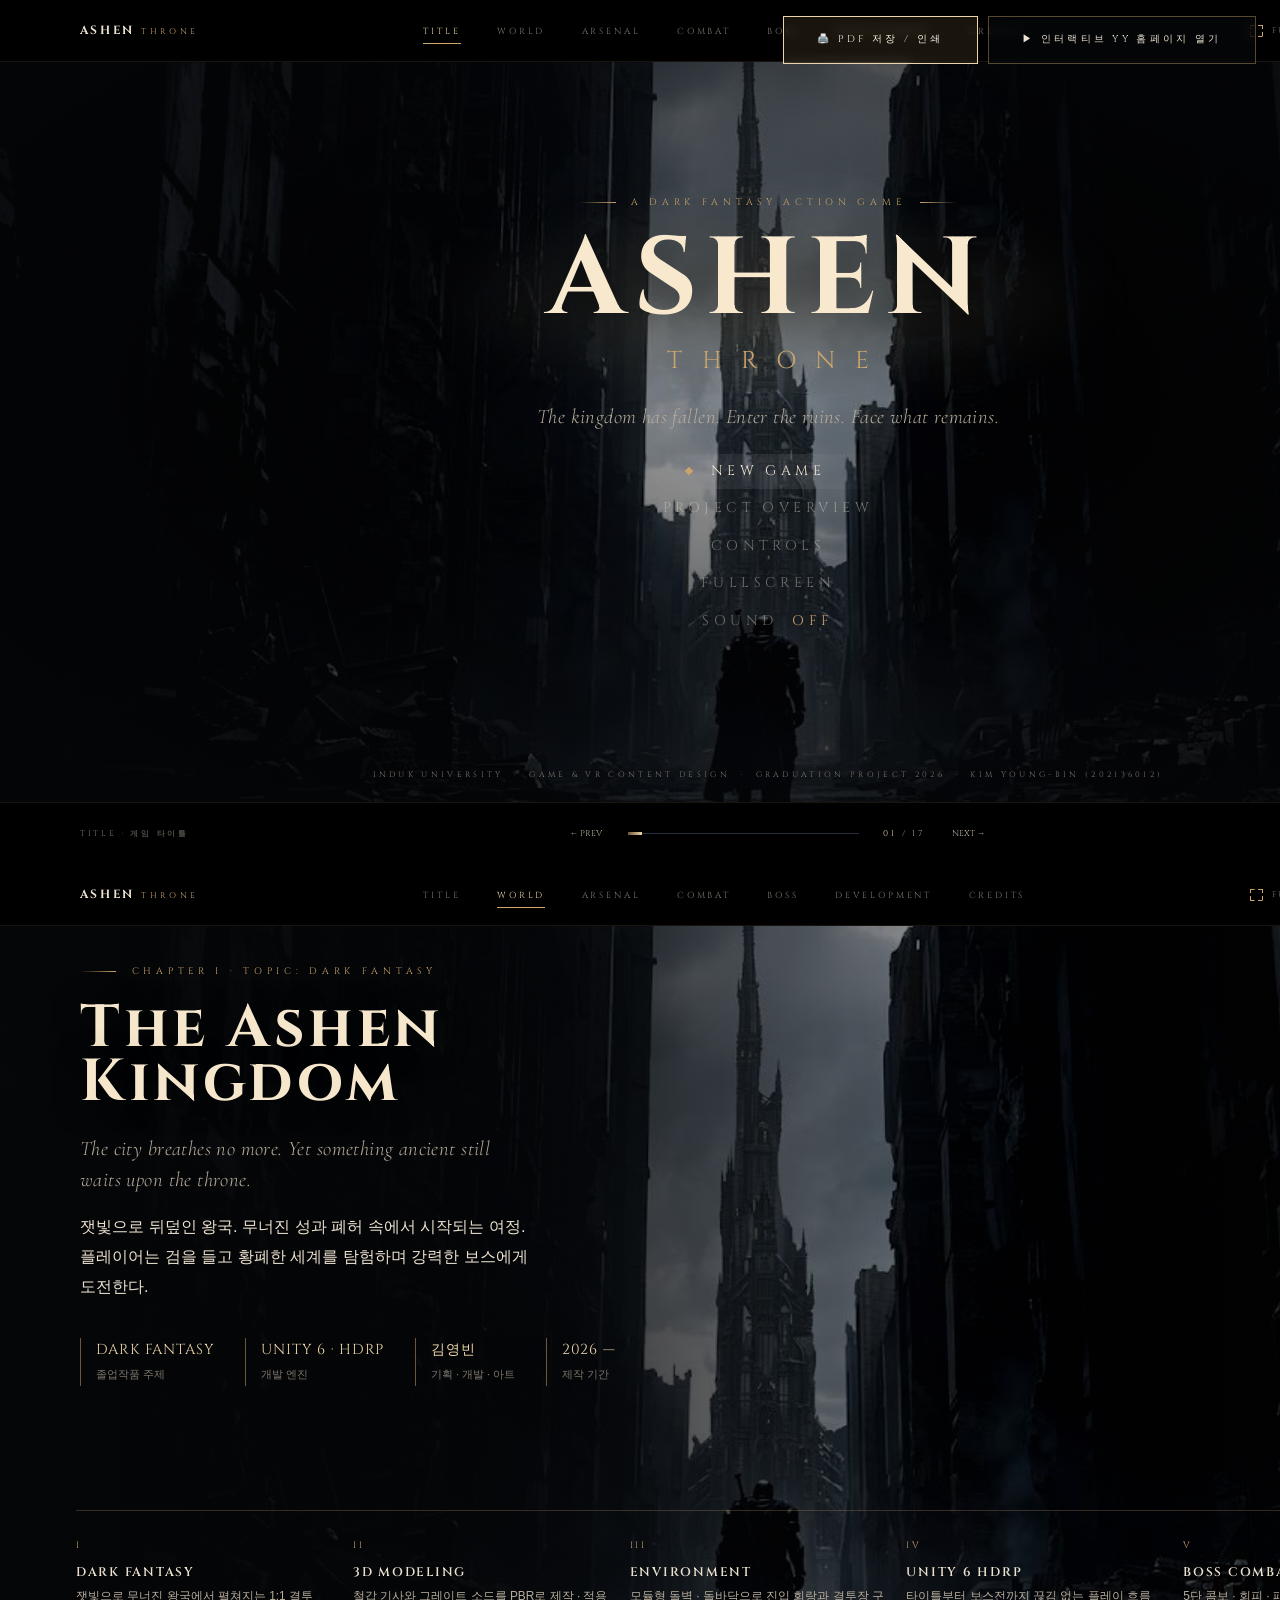
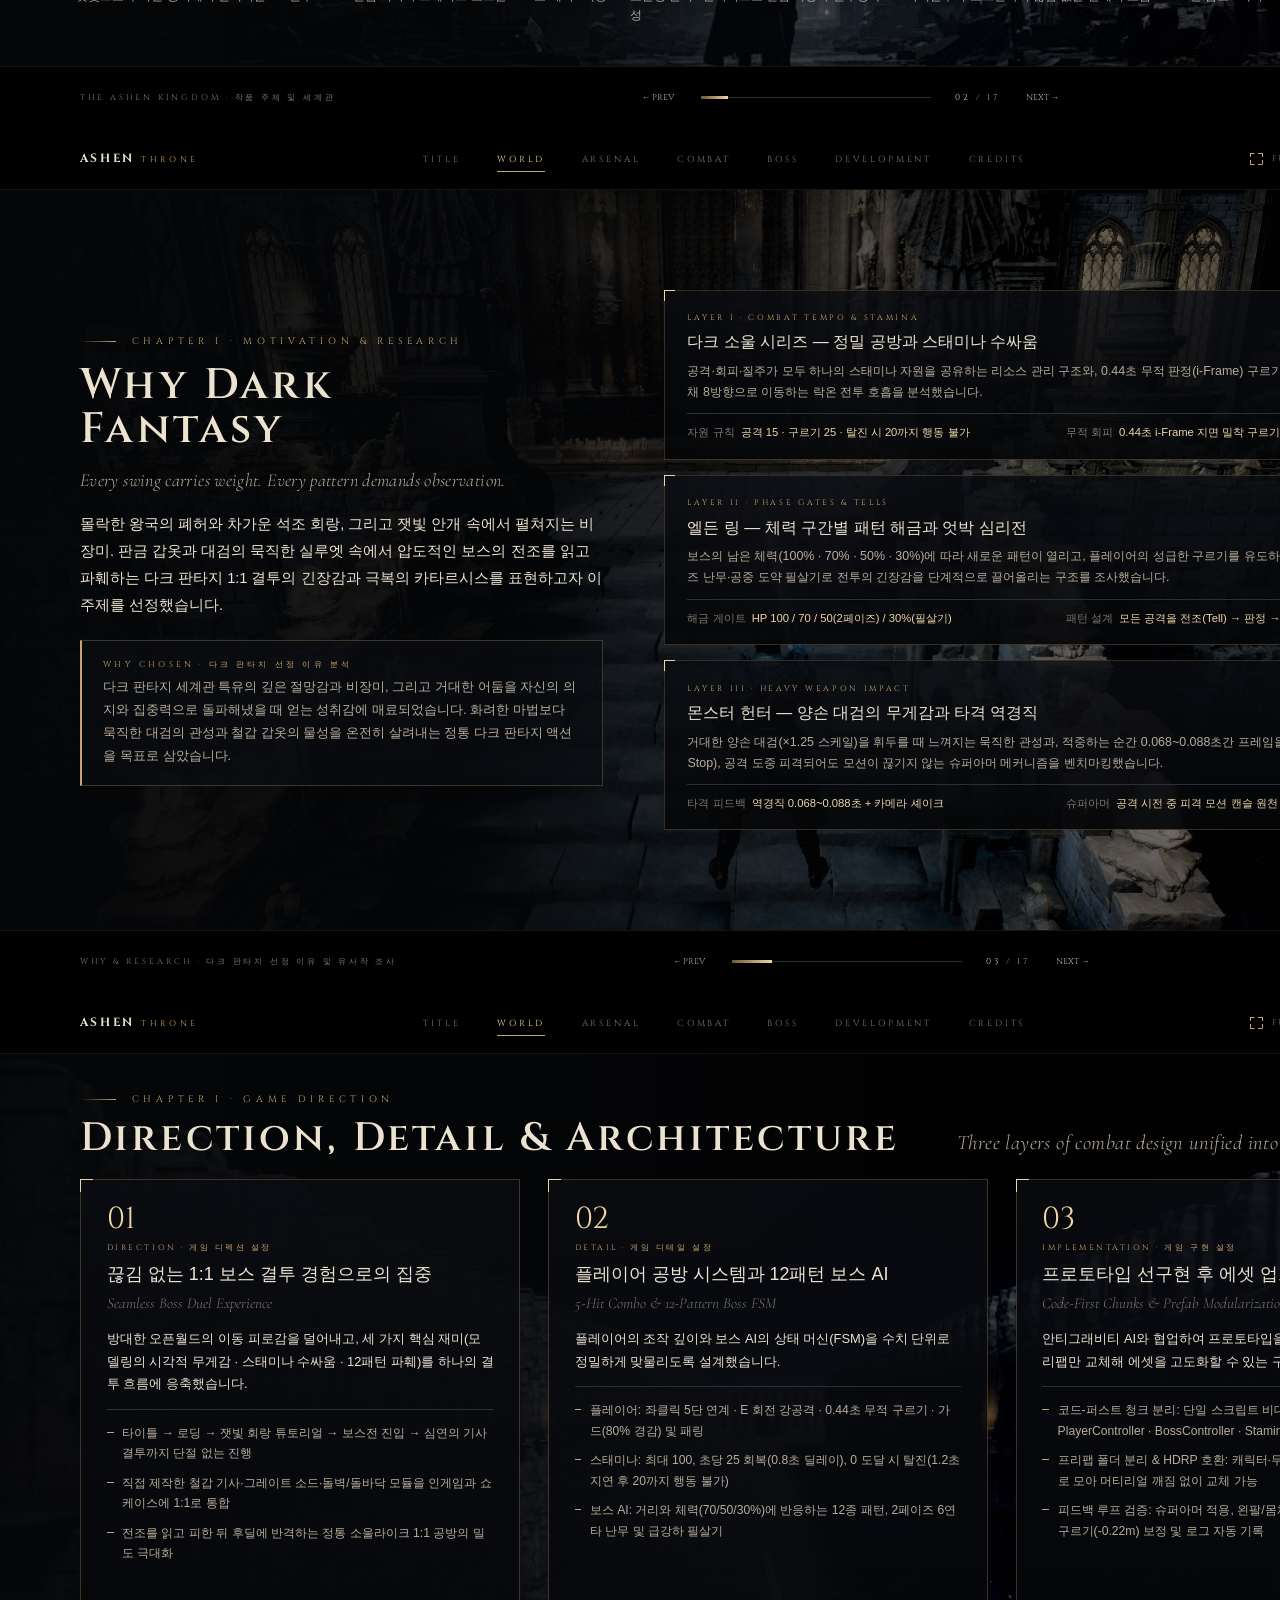
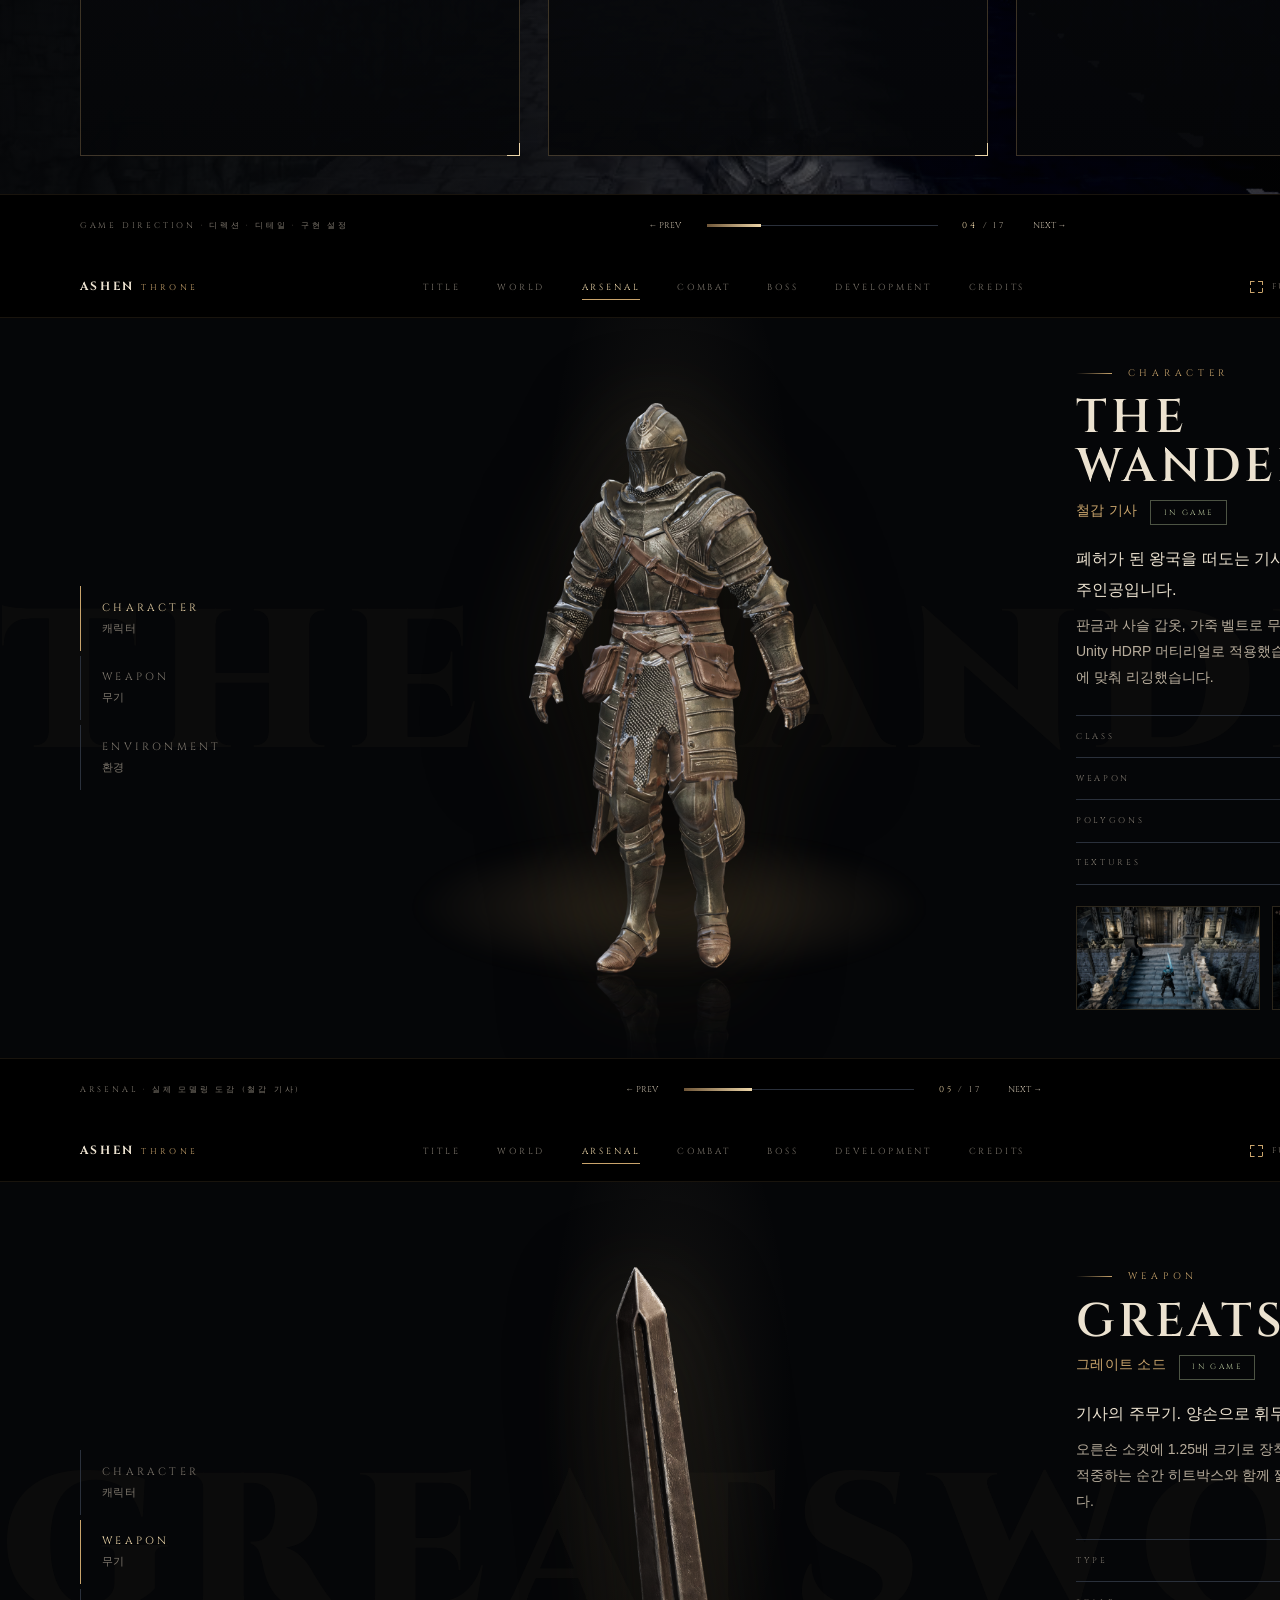
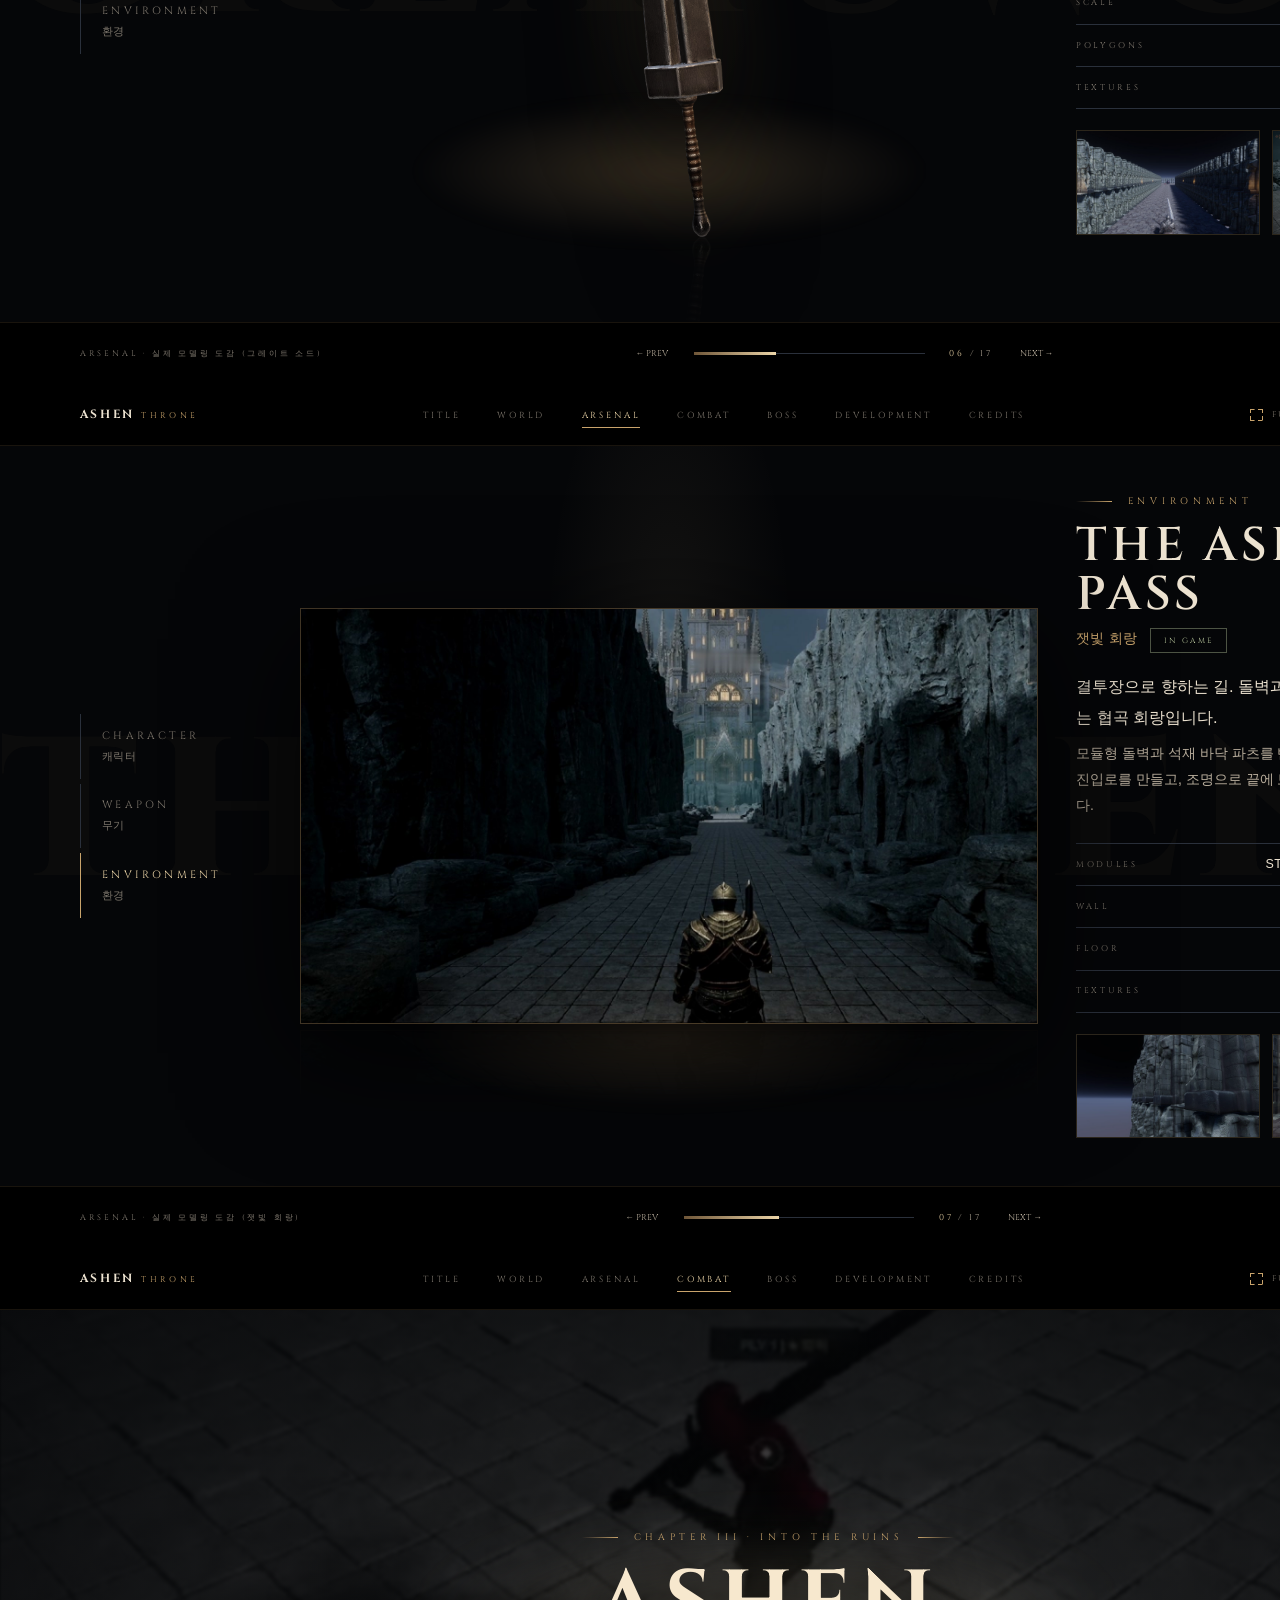
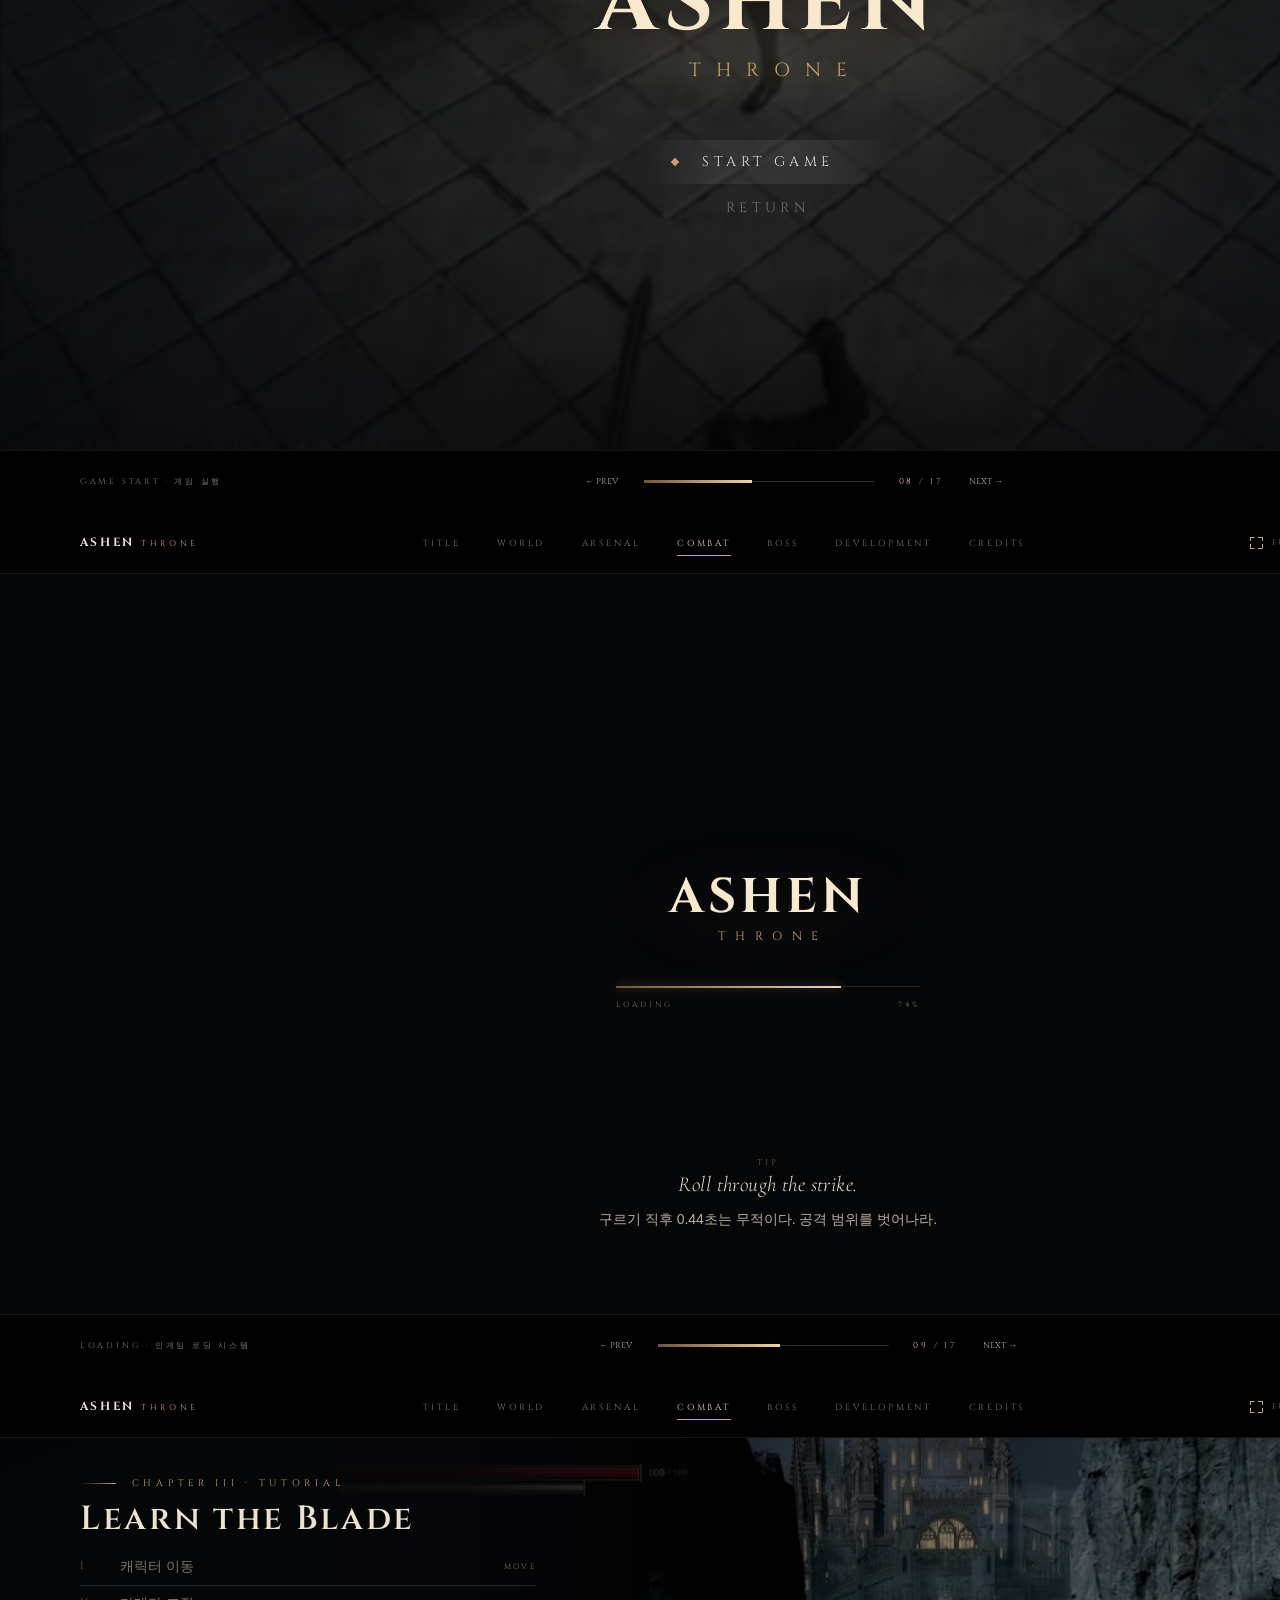
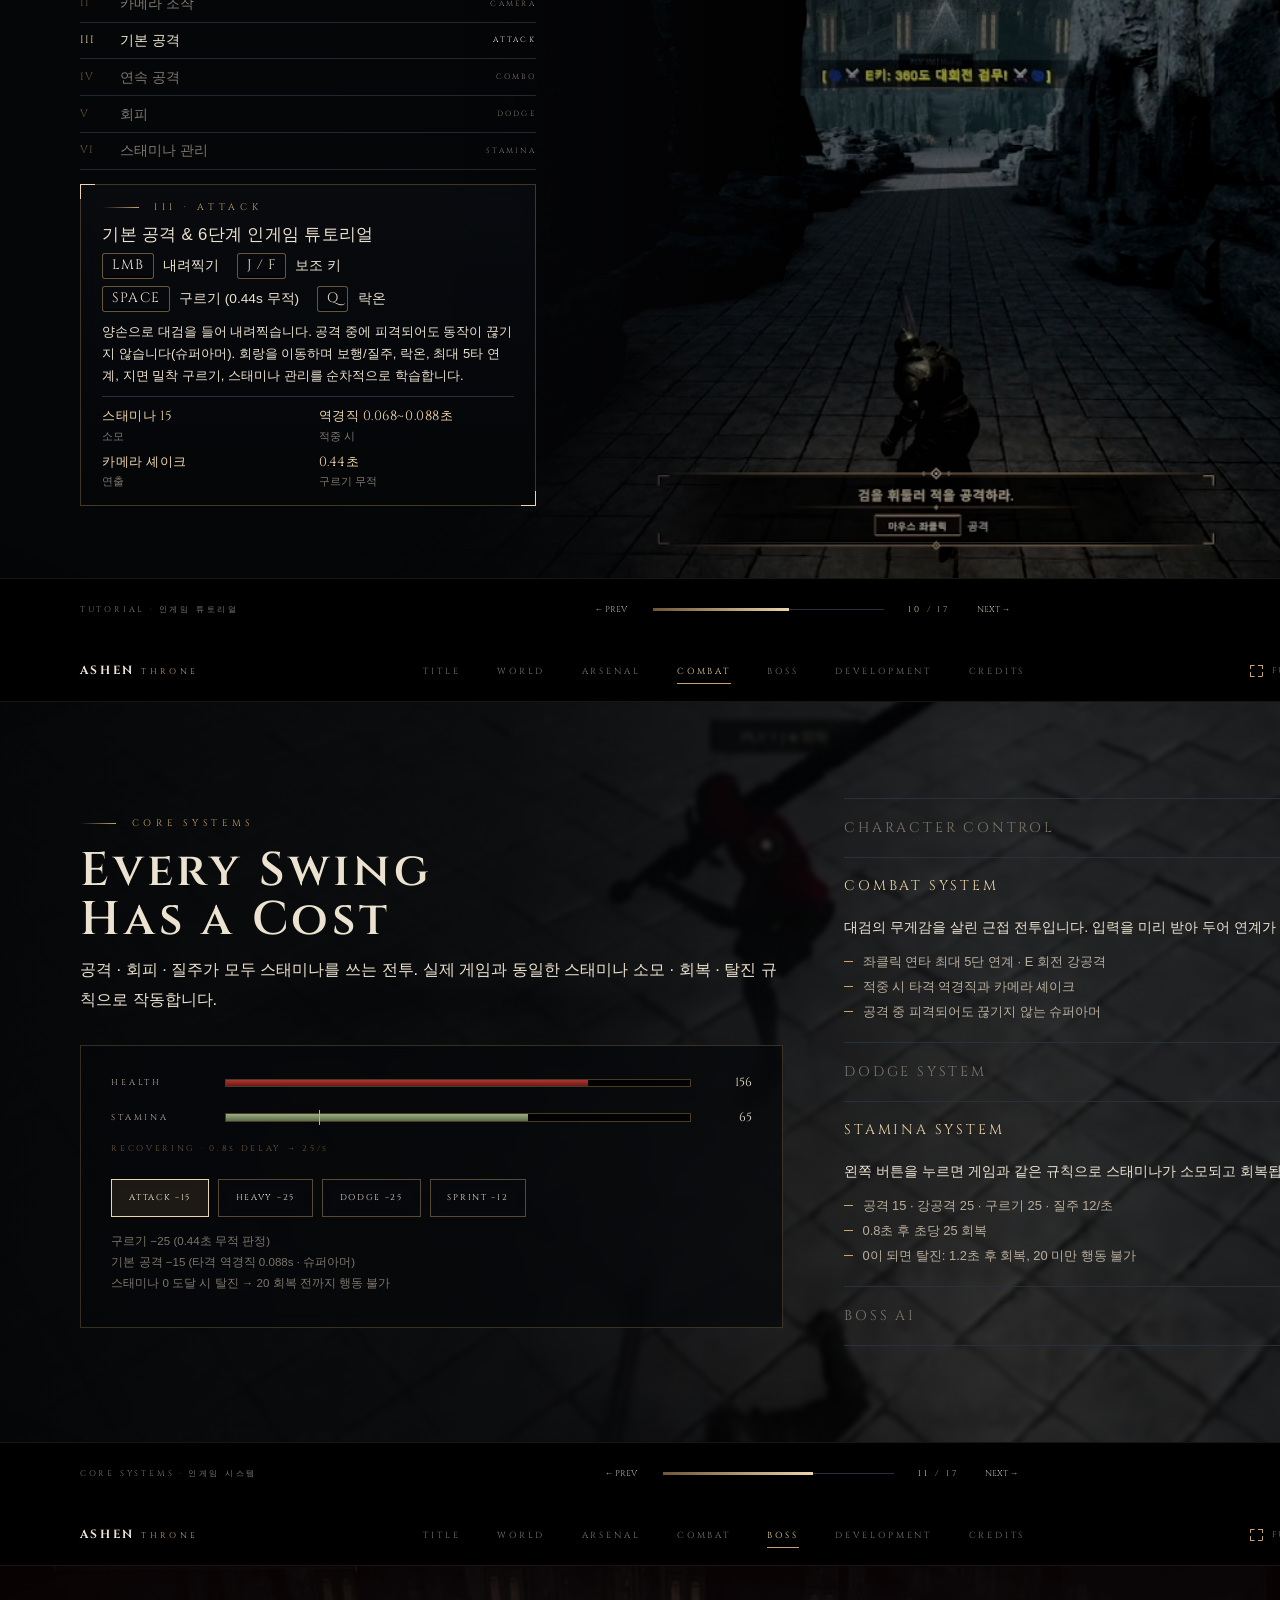
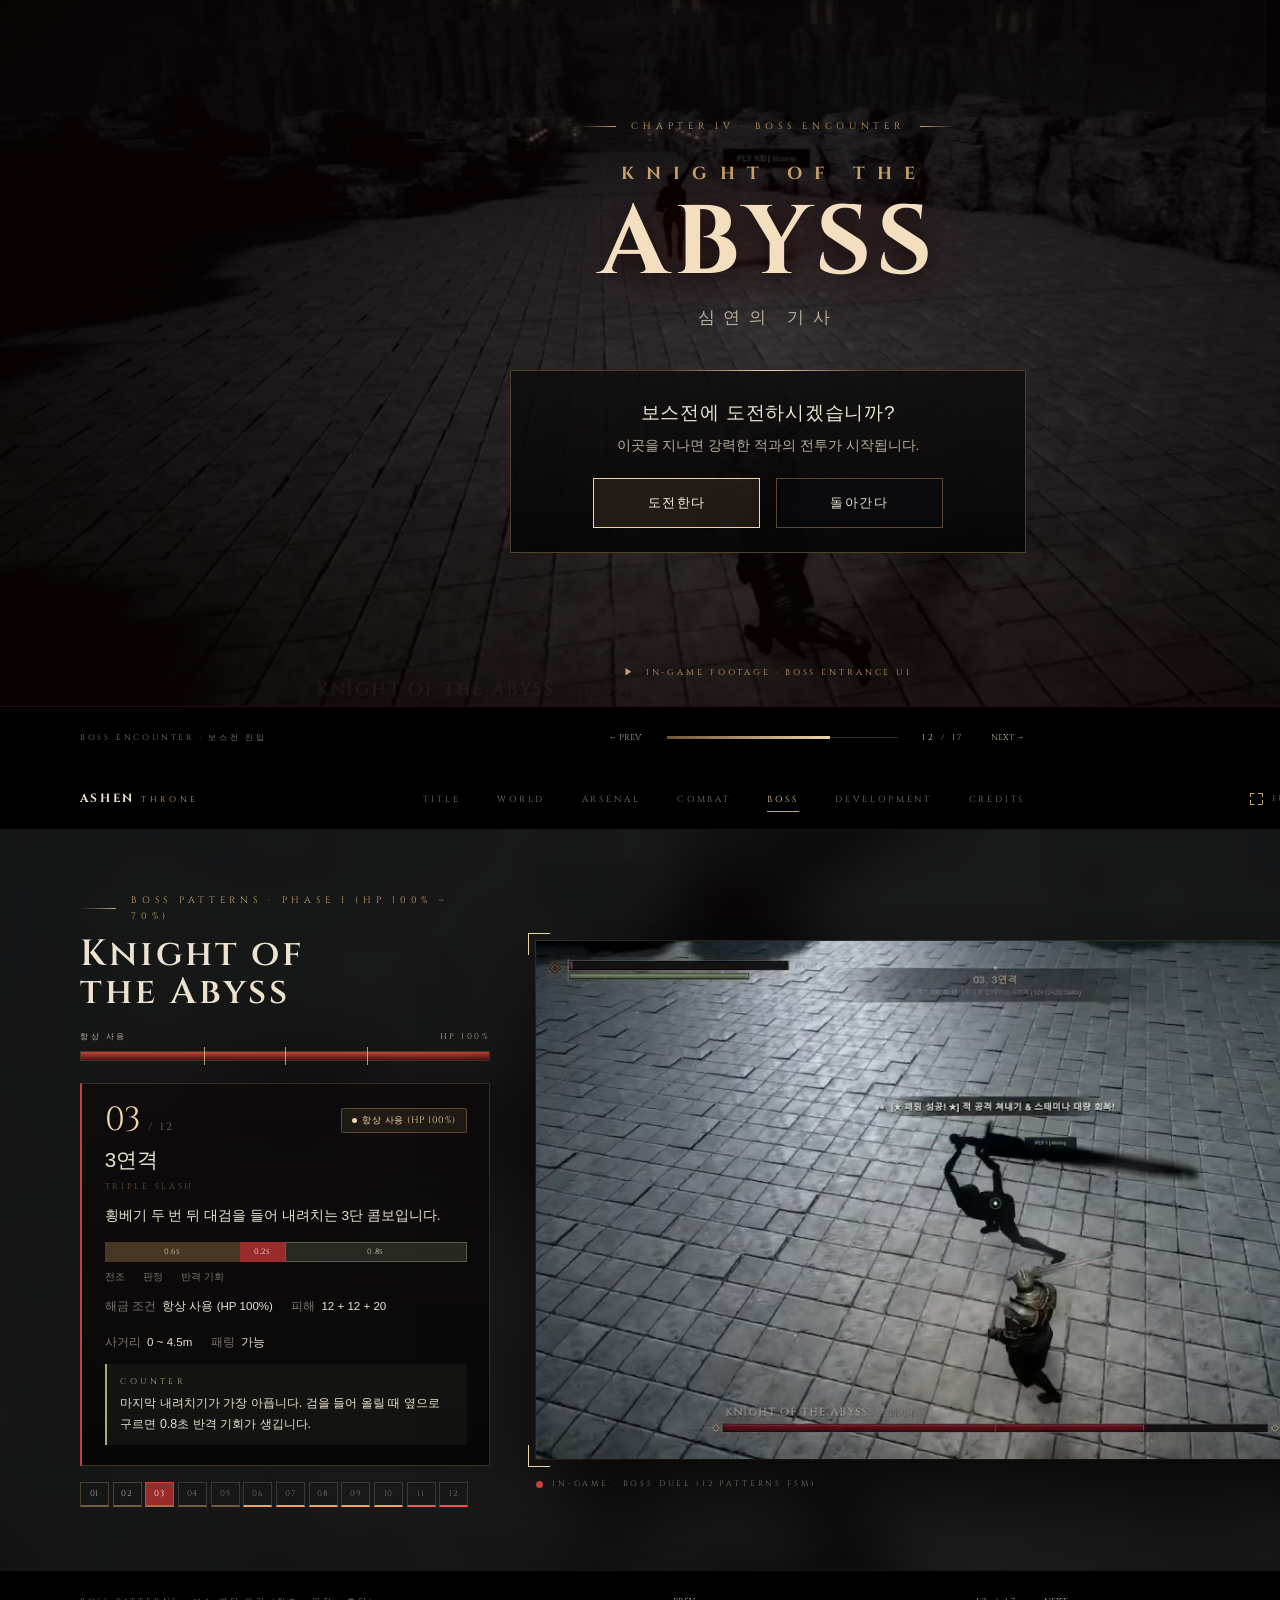
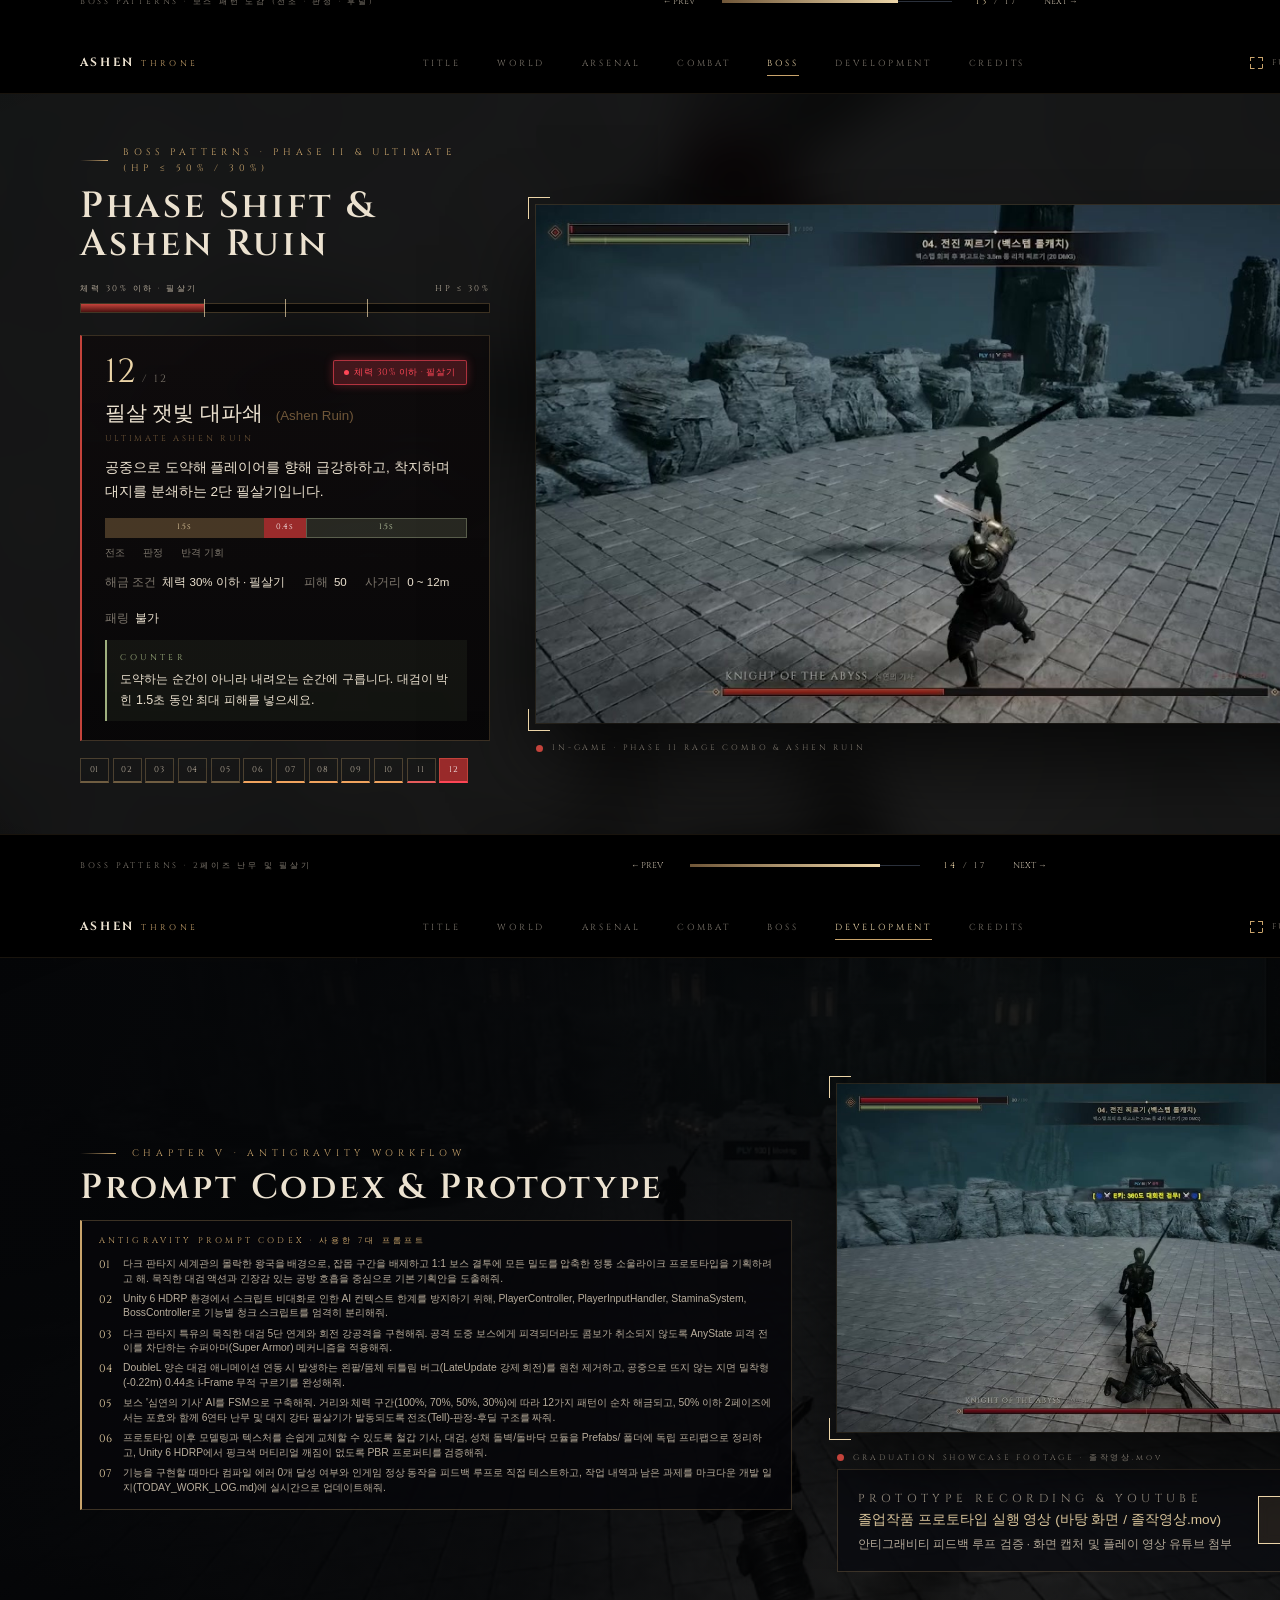
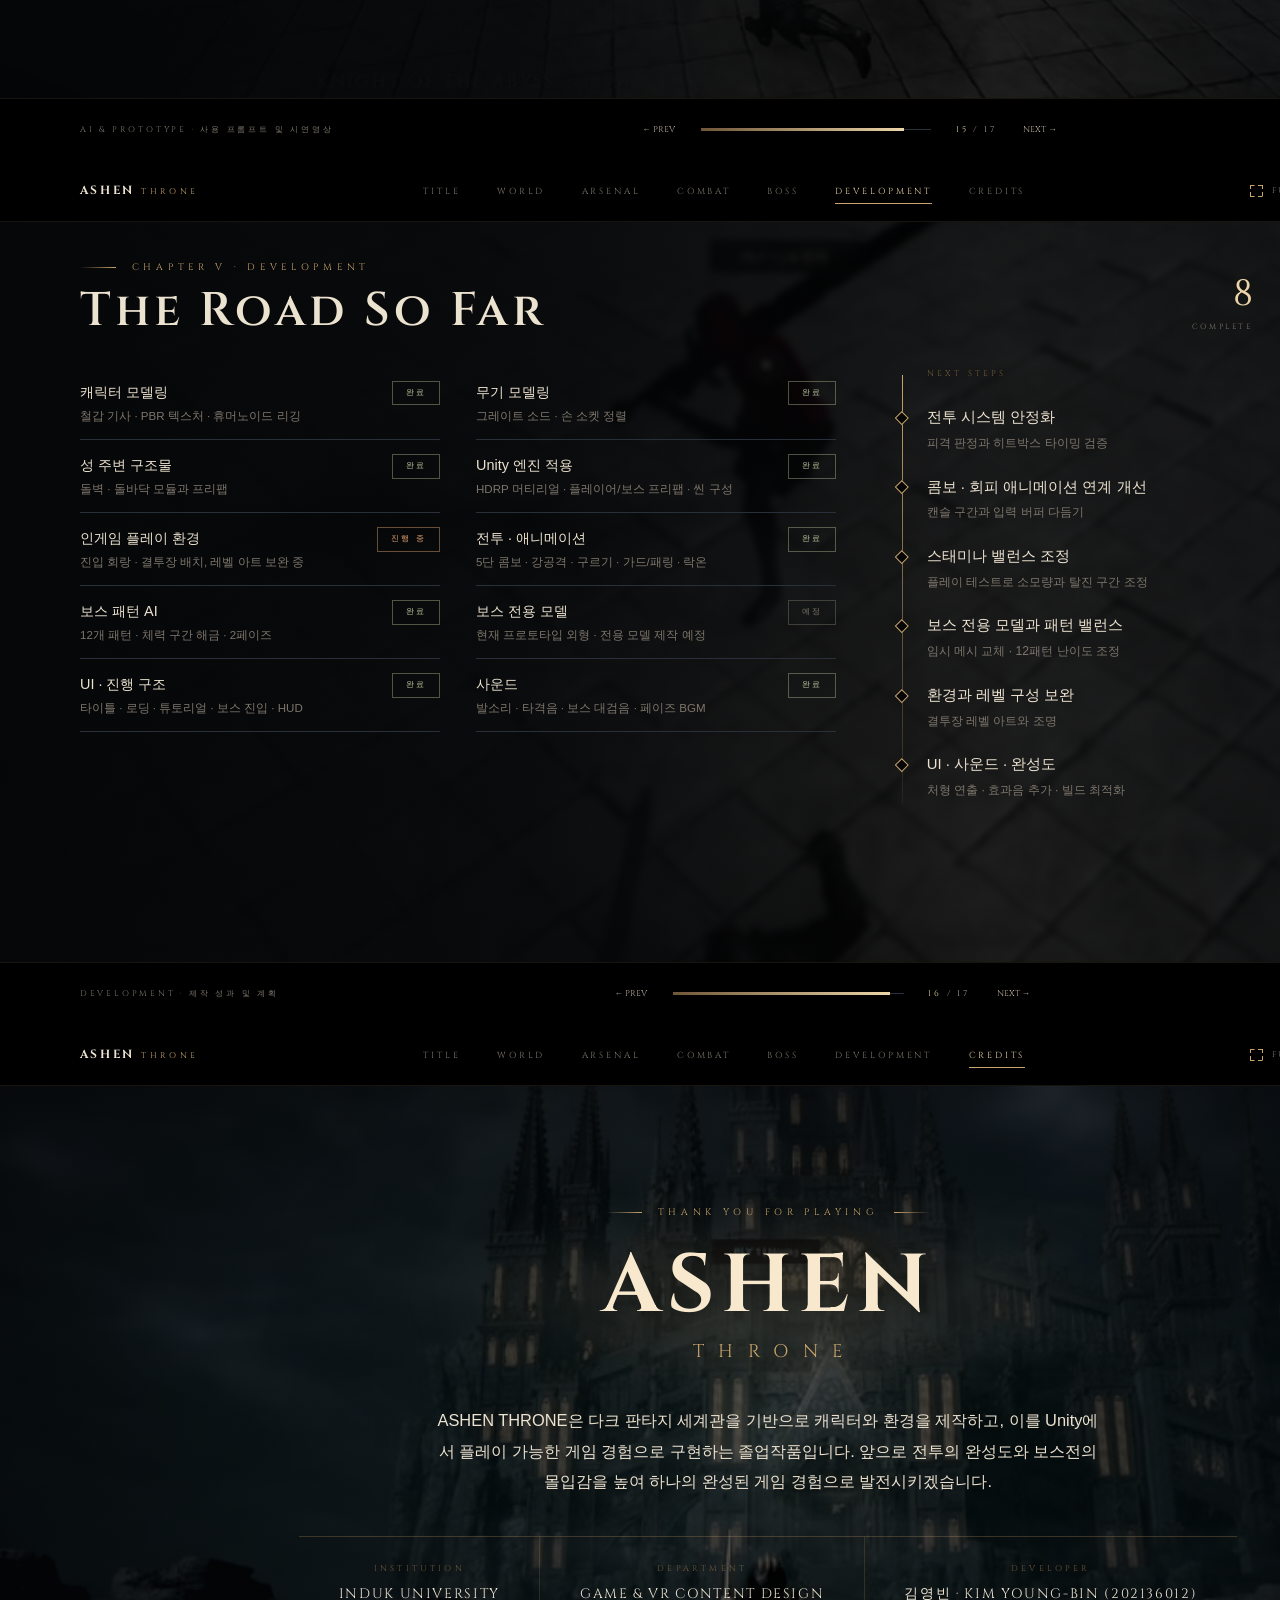
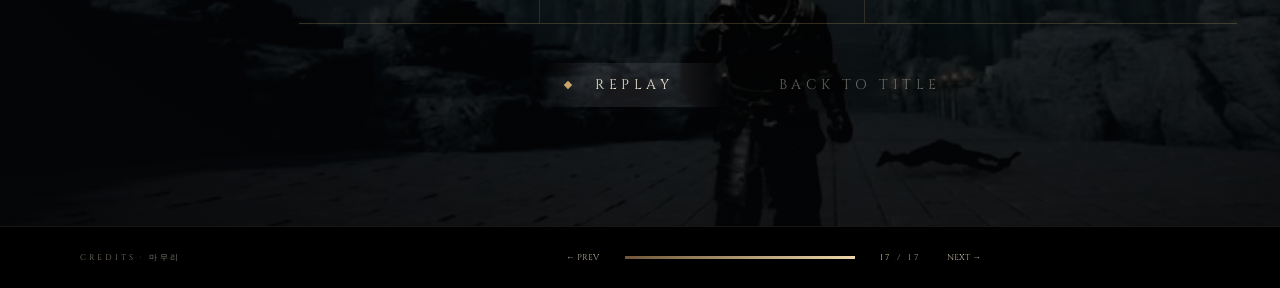
==== 03_작업소개_ASHEN_THRONE.html @ 1f5499da "ASHEN THRONE 졸업작품 과제 패키지 (기획서, 개발로그, PDF 발표자료, 웹 쇼케이스)" ====
<!DOCTYPE html>
<html lang="ko">
<head>
<meta charset="UTF-8">
<meta name="viewport" content="width=device-width, initial-scale=1">
<title>ASHEN THRONE — Graduation Showcase (PDF Deck)</title>
<link rel="stylesheet" href="v3.css">
<style>
  /* ═══════════════════════════════════════════════════════════
     YY HOMEPAGE EXACT PRINT / PDF OVERRIDES (16:9 WIDESCREEN)
     Preserves 100% of v3.css styling while laying out slides
     sequentially for multi-page PDF export.
  ═══════════════════════════════════════════════════════════ */
  @page {
    size: 16in 9in;
    margin: 0;
  }

  html {
    font-size: 15.2px !important;
    width: 1536px !important;
    height: auto !important;
    overflow: visible !important;
    background: #050608 !important;
  }

  body {
    width: 1536px !important;
    height: auto !important;
    margin: 0 !important;
    padding: 0 !important;
    overflow: visible !important;
    background: #050608 !important;
    -webkit-print-color-adjust: exact !important;
    print-color-adjust: exact !important;
  }

  .slide {
    position: relative !important;
    inset: auto !important;
    width: 1536px !important;
    height: 864px !important;
    opacity: 1 !important;
    visibility: visible !important;
    page-break-after: always !important;
    break-after: page !important;
    page-break-inside: avoid !important;
    break-inside: avoid !important;
    overflow: hidden !important;
    margin: 0 !important;
    background: var(--void) !important;
    --bar: 62px;
    --pad: 76px;
  }

  .slide:last-of-type {
    page-break-after: auto !important;
    break-after: auto !important;
  }

  /* Ensure all entrance animations are in their final visible state */
  .in, .in-x {
    opacity: 1 !important;
    transform: none !important;
    filter: none !important;
    animation: none !important;
  }

  /* Per-slide letterbox bars (identical to YY fixed bars) */
  .slide .bar {
    position: absolute !important;
    left: 0;
    right: 0;
    height: 7.2%;
    background: #000;
    z-index: 40;
    display: flex;
    align-items: center;
    justify-content: space-between;
    padding: 0 5.2%;
  }
  .slide .bar-top { top: 0; border-bottom: 1px solid rgba(201,164,108,.12); }
  .slide .bar-bot { bottom: 0; border-top: 1px solid rgba(201,164,108,.12); }

  .slide .frame {
    top: 7.2% !important;
    bottom: 7.2% !important;
    padding: 38px 80px !important;
  }

  .slide .vignette-layer {
    position: absolute;
    inset: 0;
    z-index: 29;
    pointer-events: none;
    background: radial-gradient(ellipse 120% 95% at 50% 50%, transparent 58%, rgba(0,0,0,.55) 100%);
  }

  /* Expand system rows for PDF readability */
  .sys-row.open-pdf .sys-body {
    max-height: 16rem !important;
  }
  .sys-row.open-pdf .nm {
    color: var(--gold-hi) !important;
  }

  /* Arsenal reflection & stage in PDF */
  .ars-stage .model {
    max-height: 86% !important;
  }

  /* Prompt list optimization in PDF */
  .prm-list {
    gap: .34rem !important;
  }
  .prm-list li {
    font-size: .68rem !important;
    line-height: 1.44 !important;
  }
  .prm-box {
    padding: .85rem 1.1rem !important;
  }

  /* Floating print button for browser preview only */
  .pdf-toolbar {
    position: fixed;
    top: 16px;
    right: 24px;
    z-index: 9999;
    display: flex;
    gap: 10px;
  }
  @media print {
    .pdf-toolbar { display: none !important; }
  }
</style>
</head>
<body>

<div class="pdf-toolbar">
  <button class="btn sel" onclick="window.print()">🖨️ PDF 저장 / 인쇄</button>
  <a class="btn" href="index.html" style="text-decoration:none">▶ 인터랙티브 YY 홈페이지 열기</a>
</div>

<div id="pdfDeck"></div>

<script src="data.js"></script>
<script>
(function buildYYPdfDeck() {
  const ROMAN = ['I', 'II', 'III', 'IV', 'V', 'VI', 'VII', 'VIII', 'IX', 'X', 'XI', 'XII'];
  const pad = n => String(n).padStart(2, '0');
  const NAVS = ['TITLE', 'WORLD', 'ARSENAL', 'COMBAT', 'BOSS', 'DEVELOPMENT', 'CREDITS'];

  const TOTAL = 17;
  let pageNo = 0;

  function chromeBars(navActive, sceneLabel, hideBars) {
    pageNo++;
    if (hideBars) return `<div class="vignette-layer"></div>`;
    const pct = ((pageNo / TOTAL) * 100).toFixed(1);
    return `
      <div class="vignette-layer"></div>
      <header class="bar bar-top">
        <div class="wordmark">ASHEN <i>THRONE</i></div>
        <ul class="chapters">
          ${NAVS.map(n => `<li><button class="${n === navActive ? 'on' : ''}">${n}</button></li>`).join('')}
        </ul>
        <div class="bar-meta bar-right">
          <span class="fs-btn"><span class="fs-ico"></span><span>FULLSCREEN</span></span>
          <span>SOUND <span class="snd">OFF</span></span>
        </div>
      </header>
      <footer class="bar bar-bot">
        <div class="bar-meta">${sceneLabel}</div>
        <div class="deck-nav">
          <button>&#8592; PREV</button>
          <div class="progress"><i style="width:${pct}%"></i></div>
          <span class="deck-count"><b>${pad(pageNo)}</b> / ${pad(TOTAL)}</span>
          <button>NEXT &#8594;</button>
        </div>
        <div class="bar-meta"><button>M · CHAPTERS</button></div>
      </footer>`;
  }

  function renderArsenalSlide(catKey, catKo, item, subLabel) {
    const isWide = !!item.wide;
    return `
      <section class="slide active play" id="s-arsenal">
        <div class="ghost">${item.bg}</div>
        <div class="frame">
          <div class="ars">
            <div class="ars-cats">
              <button class="${catKey === 'CHARACTER' ? 'on' : ''}">CHARACTER<small>캐릭터</small></button>
              <button class="${catKey === 'WEAPON' ? 'on' : ''}">WEAPON<small>무기</small></button>
              <button class="${catKey === 'ENVIRONMENT' ? 'on' : ''}">ENVIRONMENT<small>환경</small></button>
            </div>
            <div class="ars-stage">
              <div class="shaft"></div>
              <div class="spot"></div>
              <img class="model ${isWide ? 'shot wide' : ''}" src="${item.img}" alt="${item.name}">
            </div>
            <div class="ars-info">
              <div class="kicker">${catKey}</div>
              <h2 class="h-l">${item.en}</h2>
              <div class="ko-title">${item.name} &nbsp; <span class="st ${item.status[0]}">${item.status[1]}</span></div>
              <p class="lead">${item.lead}</p>
              <p class="body">${item.desc}</p>
              <div class="specs">${item.stats.map(s => `<div><span>${s[0]}</span><b>${s[1]}</b></div>`).join('')}</div>
              <div class="ars-reel">${item.shots.map(s => `<figure><img src="${s[0]}" alt=""></figure>`).join('')}</div>
            </div>
          </div>
        </div>
        ${chromeBars('ARSENAL', `ARSENAL · 실제 모델링 도감 (${subLabel})`, false)}
      </section>`;
  }

  function renderPatternCard(p, totalCount) {
    const GATE_INFO = {
      1:  { cls: 'always', badge: '항상 사용 (HP 100%)', label: '항상 사용', hpText: 'HP 100%' },
      .7: { cls: 'g70', badge: '체력 70% 이하 해금', label: '체력 70% 이하 해금', hpText: 'HP ≤ 70%' },
      .5: { cls: 'g50', badge: '체력 50% 이하 · 2페이즈', label: '체력 50% 이하 · 2페이즈', hpText: 'HP ≤ 50%' },
      .3: { cls: 'g30', badge: '체력 30% 이하 · 필살기', label: '체력 30% 이하 · 필살기', hpText: 'HP ≤ 30%' }
    };
    const g = GATE_INFO[p.gate] || GATE_INFO[1];
    return { g, html: `
      <div class="pc-num-row">
        <div class="pc-num">${pad(p.n)}<small>/ ${totalCount}</small></div>
        <span class="pc-gate-badge ${g.cls}"><i class="badge-dot"></i>${g.badge}</span>
      </div>
      <h3 class="pc-name">${p.name}${p.sub ? ` <small class="pc-sub">(${p.sub})</small>` : ''}</h3>
      <div class="pc-en">${p.id.replace(/([a-z])([A-Z])/g, '$1 $2').toUpperCase()}</div>
      <p class="pc-desc">${p.desc}</p>
      <div class="timing"><div class="w" style="flex:${p.w}">${p.w}s</div><div class="a" style="flex:${p.a}">${p.a}s</div><div class="r" style="flex:${p.r}">${p.r}s</div></div>
      <div class="timing-key"><span>전조</span><span>판정</span><span>반격 기회</span></div>
      <div class="pc-meta"><span class="pc-unlock-meta">해금 조건 <b>${g.badge}</b></span><span>피해 <b>${p.dmg}</b></span><span>사거리 <b>${p.range}</b></span><span>패링 <b>${p.parry ? '가능' : '불가'}</b></span></div>
      <div class="counter"><span class="label">COUNTER</span>${p.counter}</div>` };
  }

  const ORDER = [...AT.patterns].sort((a, b) => a.n - b.n);
  const pat3 = renderPatternCard(ORDER[2], 12);  // 03. 3연격
  const pat12 = renderPatternCard(ORDER[11], 12); // 12. 필살 잿빛 대파쇄
  const tAttack = AT.tutorial[2]; // 03. 기본 공격
  const LB = { done: '완료', wip: '진행 중', plan: '예정' };
  const cnt = s => AT.ledger.filter(r => r[1] === s).length;

  const html = [
    /* ═════════ SLIDE 01: TITLE ═════════ */
    `<section class="slide active play open" id="s-title">
      <div class="media grade-mid shade-c"><img src="media/hero-city.jpg" alt=""></div>
      <div class="center" style="padding-bottom:2rem">
        <div class="kicker c">A DARK FANTASY ACTION GAME</div>
        <div class="logo" style="margin-top:1.4rem"><div class="glow"></div><span class="main" style="font-size:7.2rem">ASHEN</span><span class="sub" style="font-size:1.6rem">THRONE</span></div>
        <div class="lore title-tag" style="margin-top:1.4rem">The kingdom has fallen. Enter the ruins. Face what remains.</div>
        <nav class="menu" id="titleMenu" style="display:flex;margin-top:1.4rem">
          <button class="mi sel" style="padding:.42rem 3rem"><span>NEW GAME</span></button>
          <button class="mi" style="padding:.42rem 3rem"><span>PROJECT OVERVIEW</span></button>
          <button class="mi" style="padding:.42rem 3rem"><span>CONTROLS</span></button>
          <button class="mi" style="padding:.42rem 3rem"><span>FULLSCREEN</span></button>
          <button class="mi" style="padding:.42rem 3rem"><span>SOUND &nbsp;<em class="snd">OFF</em></span></button>
        </nav>
      </div>
      <div class="title-foot" style="bottom:82px">INDUK UNIVERSITY &nbsp;·&nbsp; GAME &amp; VR CONTENT DESIGN &nbsp;·&nbsp; GRADUATION PROJECT 2026 &nbsp;·&nbsp; KIM YOUNG-BIN (202136012)</div>
      ${chromeBars('TITLE', 'TITLE · 게임 타이틀', false)}
    </section>`,

    /* ═════════ SLIDE 02: WORLD (작품 주제 및 세계관) ═════════ */
    `<section class="slide active play" id="s-world">
      <div class="media grade-mid shade-l"><img src="media/hero-city.jpg" alt=""></div>
      <div class="frame">
        <div class="world-col">
          <div class="kicker">CHAPTER I · TOPIC: DARK FANTASY</div>
          <h2 class="h-xl">The Ashen<br>Kingdom</h2>
          <p class="lore">The city breathes no more. Yet something ancient still waits upon the throne.</p>
          <p class="lead">잿빛으로 뒤덮인 왕국. 무너진 성과 폐허 속에서 시작되는 여정. 플레이어는 검을 들고 황폐한 세계를 탐험하며 강력한 보스에게 도전한다.</p>
          <div class="facts">
            <div><b>DARK FANTASY</b><span>졸업작품 주제</span></div>
            <div><b>UNITY 6 · HDRP</b><span>개발 엔진</span></div>
            <div><b>김영빈</b><span>기획 · 개발 · 아트</span></div>
            <div><b>2026 —</b><span>제작 기간</span></div>
          </div>
        </div>
        <div class="pillars">
          ${AT.features.map((f, i) => `<div><i>${ROMAN[i]}</i><b>${f[0]}</b><span>${f[1]}</span></div>`).join('')}
        </div>
      </div>
      ${chromeBars('WORLD', 'THE ASHEN KINGDOM · 작품 주제 및 세계관', false)}
    </section>`,

    /* ═════════ SLIDE 03: WHY & RESEARCH (선정 이유 및 유사작 조사) ═════════ */
    `<section class="slide active play" id="s-research">
      <div class="media grade-dark shade-l"><img src="media/player_castle.jpg" alt=""></div>
      <div class="frame">
        <div class="res-grid">
          <div class="res-left">
            <div class="kicker">CHAPTER I · MOTIVATION &amp; RESEARCH</div>
            <h2 class="h-l">Why Dark<br>Fantasy</h2>
            <p class="lore">Every swing carries weight. Every pattern demands observation.</p>
            <p class="lead">몰락한 왕국의 폐허와 차가운 석조 회랑, 그리고 잿빛 안개 속에서 펼쳐지는 비장미. 판금 갑옷과 대검의 묵직한 실루엣 속에서 압도적인 보스의 전조를 읽고 파훼하는 다크 판타지 1:1 결투의 긴장감과 극복의 카타르시스를 표현하고자 이 주제를 선정했습니다.</p>
            <div class="res-why-box">
              <span class="label">WHY CHOSEN · 다크 판타지 선정 이유 분석</span>
              <p>다크 판타지 세계관 특유의 깊은 절망감과 비장미, 그리고 거대한 어둠을 자신의 의지와 집중력으로 돌파해냈을 때 얻는 성취감에 매료되었습니다. 화려한 마법보다 묵직한 대검의 관성과 철갑 갑옷의 물성을 온전히 살려내는 정통 다크 판타지 액션을 목표로 삼았습니다.</p>
            </div>
          </div>
          <div class="res-cards">
            ${AT.research.map(r => `
              <div class="res-card">
                <div class="res-card-head"><span class="tag">${r.tag}</span><span class="en">${r.en}</span></div>
                <h3>${r.ko}</h3>
                <p>${r.desc}</p>
                <div class="res-pts">${r.points.map(p => `<div>${p[0]}<b>${p[1]}</b></div>`).join('')}</div>
              </div>`).join('')}
          </div>
        </div>
      </div>
      ${chromeBars('WORLD', 'WHY & RESEARCH · 다크 판타지 선정 이유 및 유사작 조사', false)}
    </section>`,

    /* ═════════ SLIDE 04: DIRECTION (게임 방향 · 디테일 · 구현 설정) ═════════ */
    `<section class="slide active play" id="s-direction">
      <div class="media grade-dark shade-l"><img src="media/approach_corridor.jpg" alt=""></div>
      <div class="frame">
        <div class="dir-head">
          <div>
            <div class="kicker">CHAPTER I · GAME DIRECTION</div>
            <h2 class="h-l">Direction, Detail &amp; Architecture</h2>
          </div>
          <p class="lore">Three layers of combat design unified into one seamless boss duel.</p>
        </div>
        <div class="dir-cols">
          ${AT.directions.map(d => `
            <div class="dir-card">
              <div class="dir-num">${d.num}</div>
              <div class="dir-tag">${d.tag}</div>
              <h3>${d.ko}</h3>
              <div class="dir-en">${d.en}</div>
              <p class="dir-lead">${d.lead}</p>
              <ul class="dir-list">${d.items.map(x => `<li>${x}</li>`).join('')}</ul>
            </div>`).join('')}
        </div>
      </div>
      ${chromeBars('WORLD', 'GAME DIRECTION · 디렉션 · 디테일 · 구현 설정', false)}
    </section>`,

    /* ═════════ SLIDE 05: ARSENAL - CHARACTER ═════════ */
    renderArsenalSlide('CHARACTER', '캐릭터', AT.armory.CHARACTER[0], '철갑 기사'),

    /* ═════════ SLIDE 06: ARSENAL - WEAPON ═════════ */
    renderArsenalSlide('WEAPON', '무기', AT.armory.WEAPON[0], '그레이트 소드'),

    /* ═════════ SLIDE 07: ARSENAL - ENVIRONMENT ═════════ */
    renderArsenalSlide('ENVIRONMENT', '환경', AT.armory.ENVIRONMENT[0], '잿빛 회랑'),

    /* ═════════ SLIDE 08: GAME START ═════════ */
    `<section class="slide active play" id="s-start">
      <div class="media grade-dark shade-c"><img src="media/cine_fight.jpg" alt="" style="filter:brightness(.38) saturate(.55) blur(1px)"></div>
      <div class="center">
        <div class="kicker c" style="margin-bottom:1.4rem">CHAPTER III · INTO THE RUINS</div>
        <div class="logo"><div class="glow"></div><span class="main">ASHEN</span><span class="sub">THRONE</span></div>
        <nav class="menu" id="startMenu">
          <button class="mi sel"><span>START GAME</span></button>
          <button class="mi"><span>RETURN</span></button>
        </nav>
      </div>
      ${chromeBars('COMBAT', 'GAME START · 게임 실행', false)}
    </section>`,

    /* ═════════ SLIDE 09: LOADING ═════════ */
    `<section class="slide active play" id="s-loading">
      <div class="center">
        <div class="logo"><div class="glow"></div><span class="main">ASHEN</span><span class="sub">THRONE</span></div>
        <div class="gauge"><i style="width:74%"></i></div>
        <div class="gauge-meta"><span>LOADING</span><span>74%</span></div>
      </div>
      <div class="tip">
        <div class="label">TIP</div>
        <p class="lore">Roll through the strike.</p>
        <p class="body">구르기 직후 0.44초는 무적이다. 공격 범위를 벗어나라.</p>
      </div>
      ${chromeBars('COMBAT', 'LOADING · 인게임 로딩 시스템', false)}
    </section>`,

    /* ═════════ SLIDE 10: COMBAT TUTORIAL ═════════ */
    `<section class="slide active play" id="s-tutorial">
      <div class="media grade-mid shade-l" id="tutMedia">
        <img src="media/tut_attack.jpg" alt="Tutorial">
      </div>
      <div class="frame">
        <div class="tut">
          <div class="tut-list">
            <div class="kicker">CHAPTER III · TUTORIAL</div>
            <h2 class="h-l">Learn the Blade</h2>
            <div>
              ${AT.tutorial.map((t, i) => `
                <button class="tut-item ${i === 2 ? 'on' : ''}">
                  <i>${ROMAN[i]}</i><b>${t.ko}</b><span>${t.t}</span>
                </button>`).join('')}
            </div>
            <div class="tut-card">
              <div class="kicker">III · ${tAttack.t}</div>
              <h3 class="h-m" style="margin-top:.7rem">${tAttack.ko} &amp; 6단계 인게임 튜토리얼</h3>
              <div class="keys">${tAttack.keys.map(k => `<span><span class="kbd">${k[0]}</span>${k[1]}</span>`).join('')}<span><span class="kbd">SPACE</span>구르기 (0.44s 무적)</span><span><span class="kbd">Q</span>락온</span></div>
              <p class="body" style="color:var(--bone)">${tAttack.text} 회랑을 이동하며 보행/질주, 락온, 최대 5타 연계, 지면 밀착 구르기, 스태미나 관리를 순차적으로 학습합니다.</p>
              <div class="vals">${tAttack.facts.map(f => `<div><b>${f[1]}</b>${f[0]}</div>`).join('')}<div><b>0.44초</b>구르기 무적</div></div>
            </div>
          </div>
        </div>
      </div>
      ${chromeBars('COMBAT', 'TUTORIAL · 인게임 튜토리얼', false)}
    </section>`,

    /* ═════════ SLIDE 11: CORE SYSTEMS ═════════ */
    `<section class="slide active play" id="s-system">
      <div class="media grade-dark shade-l"><img src="media/cine_fight.jpg" alt="" style="filter:brightness(.38) saturate(.6) blur(2px)"></div>
      <div class="frame">
        <div class="sys">
          <div class="sys-head">
            <div class="kicker">CORE SYSTEMS</div>
            <h2 class="h-l">Every Swing<br>Has a Cost</h2>
            <p class="lead">공격 · 회피 · 질주가 모두 스태미나를 쓰는 전투. 실제 게임과 동일한 스태미나 소모 · 회복 · 탈진 규칙으로 작동합니다.</p>
            <div class="hud-card">
              <div class="gauge-row"><span>HEALTH</span><div class="g-track"><i class="g-hp" style="width:78%"></i></div><em>156</em></div>
              <div class="gauge-row"><span>STAMINA</span><div class="g-track"><i class="g-st" style="width:65%"></i><s class="tick"></s></div><em>65</em></div>
              <div class="hud-state">RECOVERING · 0.8s DELAY → 25/s</div>
              <div class="hud-btns">
                <button class="btn sel">ATTACK −15</button>
                <button class="btn">HEAVY −25</button>
                <button class="btn">DODGE −25</button>
                <button class="btn">SPRINT −12</button>
              </div>
              <div class="hud-log">
                <div>구르기 −25 (0.44초 무적 판정)</div>
                <div>기본 공격 −15 (타격 역경직 0.088s · 슈퍼아머)</div>
                <div>스태미나 0 도달 시 탈진 → 20 회복 전까지 행동 불가</div>
              </div>
            </div>
          </div>
          <div class="sys-list">
            ${AT.systems.map((s, i) => `
              <div class="sys-row ${i === 1 || i === 3 ? 'on open-pdf' : ''}">
                <button><span class="nm">${s.name}</span><span class="ix">${ROMAN[i]}</span></button>
                <div class="sys-body">
                  <p>${s.text}</p>
                  <ul>${s.items.map(x => `<li>${x}</li>`).join('')}</ul>
                </div>
              </div>`).join('')}
          </div>
        </div>
      </div>
      ${chromeBars('COMBAT', 'CORE SYSTEMS · 인게임 시스템', false)}
    </section>`,

    /* ═════════ SLIDE 12: BOSS ENCOUNTER ═════════ */
    `<section class="slide active play" id="s-encounter">
      <div class="media shade-blood"><img src="media/boss_arena.jpg" alt="" style="filter:brightness(.52) contrast(1.15) saturate(.55)"></div>
      <div class="center">
        <div class="kicker c">CHAPTER IV · BOSS ENCOUNTER</div>
        <h2 class="boss-name"><small>KNIGHT OF THE</small>ABYSS</h2>
        <div class="boss-ko">심연의 기사</div>
        <div class="dialog">
          <h3>보스전에 도전하시겠습니까?</h3>
          <p>이곳을 지나면 강력한 적과의 전투가 시작됩니다.</p>
          <div class="row">
            <button class="btn ko sel">도전한다</button>
            <button class="btn ko">돌아간다</button>
          </div>
        </div>
      </div>
      <div class="enc-foot"><span class="link">&#9654; &nbsp;IN-GAME FOOTAGE · BOSS ENTRANCE UI</span></div>
      ${chromeBars('BOSS', 'BOSS ENCOUNTER · 보스전 진입', false)}
    </section>`,

    /* ═════════ SLIDE 13: BOSS PATTERNS (PHASE 1) ═════════ */
    `<section class="slide active play" id="s-bestiary">
      <div class="media"><img src="media/cine_fight.jpg" alt="" style="filter:blur(26px) brightness(.22) saturate(.5);transform:scale(1.15)"></div>
      <div class="frame">
        <div class="best2">
          <aside class="pat-panel">
            <div class="kicker">BOSS PATTERNS · PHASE I (HP 100% ~ 70%)</div>
            <h2 class="h-l">Knight of<br>the Abyss</h2>
            <div class="bhp">
              <div class="meta"><span>${pat3.g.label}</span><span>${pat3.g.hpText}</span></div>
              <div class="trk"><i style="width:100%"></i><s style="left:70%"></s><s style="left:50%"></s><s style="left:30%"></s></div>
            </div>
            <div class="pat-card">${pat3.html}</div>
            <div class="pat-index">
              ${ORDER.map((p, k) => {
                const gi = p.gate === 1 ? 'always' : p.gate === .7 ? 'g70' : p.gate === .5 ? 'g50' : 'g30';
                return `<button class="${gi} ${k === 2 ? 'on' : k < 2 ? 'seen' : ''}">${pad(p.n)}</button>`;
              }).join('')}
            </div>
          </aside>
          <div class="stage-video">
            <img src="media/pat_parry.jpg" alt="Boss Duel">
            <span class="cn tl"></span><span class="cn tr"></span><span class="cn bl"></span><span class="cn br"></span>
            <div class="sv-cap"><span class="rec"></span>IN-GAME · BOSS DUEL (12 PATTERNS FSM)</div>
          </div>
        </div>
      </div>
      ${chromeBars('BOSS', 'BOSS PATTERNS · 보스 패턴 도감 (전조 · 판정 · 후딜)', false)}
    </section>`,

    /* ═════════ SLIDE 14: BOSS PATTERNS (PHASE 2 & ULTIMATE) ═════════ */
    `<section class="slide active play" id="s-bestiary">
      <div class="media"><img src="media/cine_fight.jpg" alt="" style="filter:blur(26px) brightness(.22) saturate(.5);transform:scale(1.15)"></div>
      <div class="frame">
        <div class="best2">
          <aside class="pat-panel">
            <div class="kicker">BOSS PATTERNS · PHASE II &amp; ULTIMATE (HP ≤ 50% / 30%)</div>
            <h2 class="h-l">Phase Shift &amp;<br>Ashen Ruin</h2>
            <div class="bhp">
              <div class="meta"><span>${pat12.g.label}</span><span>${pat12.g.hpText}</span></div>
              <div class="trk"><i style="width:30%"></i><s style="left:70%"></s><s style="left:50%"></s><s style="left:30%"></s></div>
            </div>
            <div class="pat-card">${pat12.html}</div>
            <div class="pat-index">
              ${ORDER.map((p, k) => {
                const gi = p.gate === 1 ? 'always' : p.gate === .7 ? 'g70' : p.gate === .5 ? 'g50' : 'g30';
                return `<button class="${gi} ${k === 11 ? 'on' : 'seen'}">${pad(p.n)}</button>`;
              }).join('')}
            </div>
          </aside>
          <div class="stage-video">
            <img src="media/boss_fight.jpg" alt="Boss Ultimate">
            <span class="cn tl"></span><span class="cn tr"></span><span class="cn bl"></span><span class="cn br"></span>
            <div class="sv-cap"><span class="rec"></span>IN-GAME · PHASE II RAGE COMBO &amp; ASHEN RUIN</div>
          </div>
        </div>
      </div>
      ${chromeBars('BOSS', 'BOSS PATTERNS · 2페이즈 난무 및 필살기', false)}
    </section>`,

    /* ═════════ SLIDE 15: AI PROMPT & PROTOTYPE VIDEO (사용 프롬프트 & 졸작영상) ═════════ */
    `<section class="slide active play" id="s-prompt">
      <div class="media grade-dark shade-l"><img src="media/boss_arena.jpg" alt="" style="filter:brightness(.28) saturate(.6)"></div>
      <div class="frame">
        <div class="prm-grid">
          <div class="prm-left">
            <div class="kicker">CHAPTER V · ANTIGRAVITY WORKFLOW</div>
            <h2 class="h-l">Prompt Codex &amp; Prototype</h2>
            <div class="prm-box">
              <span class="label">ANTIGRAVITY PROMPT CODEX · 사용한 7대 프롬프트</span>
              <ol class="prm-list">
                ${AT.prompts.map((txt, i) => `<li><i>${pad(i + 1)}</i><span>${txt}</span></li>`).join('')}
              </ol>
            </div>
          </div>
          <div class="prm-right">
            <div class="stage-video">
              <img src="media/boss_full.jpg" alt="Graduation Video Preview">
              <span class="cn tl"></span><span class="cn tr"></span><span class="cn bl"></span><span class="cn br"></span>
              <div class="sv-cap"><span class="rec"></span>GRADUATION SHOWCASE FOOTAGE · 졸작영상.mov</div>
            </div>
            <div class="prm-meta-card" style="margin-top:1.2rem">
              <div>
                <span class="label">PROTOTYPE RECORDING &amp; YOUTUBE</span>
                <b>졸업작품 프로토타입 실행 영상 (바탕 화면 / 졸작영상.mov)</b>
                <span>안티그래비티 피드백 루프 검증 · 화면 캡처 및 플레이 영상 유튜브 첨부</span>
              </div>
              <a class="btn sel" href="media/졸작영상.mov" style="text-decoration:none">&#9654; PLAY VIDEO</a>
            </div>
          </div>
        </div>
      </div>
      ${chromeBars('DEVELOPMENT', 'AI & PROTOTYPE · 사용 프롬프트 및 시연영상', false)}
    </section>`,

    /* ═════════ SLIDE 16: DEVELOPMENT ═════════ */
    `<section class="slide active play" id="s-dev">
      <div class="media grade-dark shade-l"><img src="media/cine_fight.jpg" alt="" style="filter:brightness(.25) saturate(.5) blur(3px)"></div>
      <div class="frame">
        <div class="dev-head">
          <div>
            <div class="kicker">CHAPTER V · DEVELOPMENT</div>
            <h2 class="h-l">The Road So Far</h2>
          </div>
          <div class="tally">
            <div><b>${cnt('done')}</b><span>COMPLETE</span></div>
            <div><b>${cnt('wip')}</b><span>IN PROGRESS</span></div>
            <div><b>${cnt('plan')}</b><span>PLANNED</span></div>
          </div>
        </div>
        <div class="dev">
          <div class="ledger">
            ${AT.ledger.map(r => `<div><b>${r[0]}</b><span class="st ${r[1]}">${LB[r[1]]}</span><p>${r[2]}</p></div>`).join('')}
          </div>
          <ol class="road">
            <span class="label">NEXT STEPS</span>
            ${AT.roadmap.map(r => `<li><b>${r[0]}</b><span>${r[1]}</span></li>`).join('')}
          </ol>
        </div>
      </div>
      ${chromeBars('DEVELOPMENT', 'DEVELOPMENT · 제작 성과 및 계획', false)}
    </section>`,

    /* ═════════ SLIDE 17: ENDING (CREDITS) ═════════ */
    `<section class="slide active play" id="s-ending">
      <div class="media grade-dark shade-c"><img src="media/cine_victory.jpg" alt=""></div>
      <div class="center">
        <div class="kicker c">THANK YOU FOR PLAYING</div>
        <div class="logo" style="margin-top:2rem"><div class="glow"></div><span class="main">ASHEN</span><span class="sub">THRONE</span></div>
        <p class="lead closing">ASHEN THRONE은 다크 판타지 세계관을 기반으로 캐릭터와 환경을 제작하고, 이를 Unity에서 플레이 가능한 게임 경험으로 구현하는 졸업작품입니다. 앞으로 전투의 완성도와 보스전의 몰입감을 높여 하나의 완성된 게임 경험으로 발전시키겠습니다.</p>
        <div class="credit-row">
          <div><span class="label">INSTITUTION</span><b>INDUK UNIVERSITY</b></div>
          <div><span class="label">DEPARTMENT</span><b>GAME &amp; VR CONTENT DESIGN</b></div>
          <div><span class="label">DEVELOPER</span><b>김영빈 · KIM YOUNG-BIN (202136012)</b></div>
        </div>
        <nav class="menu" id="endMenu">
          <button class="mi sel"><span>REPLAY</span></button>
          <button class="mi"><span>BACK TO TITLE</span></button>
        </nav>
      </div>
      ${chromeBars('CREDITS', 'CREDITS · 마무리', false)}
    </section>`
  ].join('\n');

  document.getElementById('pdfDeck').innerHTML = html;
})();
</script>
</body>
</html>
---- v3.css ----
/* ═══════════════════════════════════════════════════════════
   ASHEN THRONE — Graduation Showcase  ·  cinematic deck
═══════════════════════════════════════════════════════════ */
@font-face { font-family: 'Cinzel'; src: url('fonts/Cinzel.ttf') format('truetype'); font-weight: 400 900; font-display: swap; }
@font-face { font-family: 'Cormorant Garamond'; src: url('fonts/CormorantGaramond-Italic.ttf') format('truetype'); font-style: italic; font-weight: 300 700; font-display: swap; }

:root {
  --void: #050608;
  --ink: #0a0c11;
  --ash: #12151c;
  --steel: #2a303b;
  --bone: #ece2d0;
  --bone-2: #b8ad9c;
  --bone-3: #7d766c;
  --gold: #c9a46c;
  --gold-hi: #ecd5a8;
  --gold-lo: #6f5638;
  --blood: #9a2b2b;
  --blood-hi: #c4433b;
  --bar: 7.2vh;
  --pad: 5.2vw;
  --ease: cubic-bezier(.22, 1, .36, 1);
  --display: 'Cinzel Decorative', 'Cinzel', serif;
  --caps: 'Cinzel', serif;
  --lore: 'Cormorant Garamond', Georgia, serif;
  --body: 'Noto Sans KR', 'Malgun Gothic', sans-serif;
}
* { box-sizing: border-box; margin: 0; padding: 0; }
html { font-size: clamp(14px, min(1.05vw, 1.9vh), 22px); }
html, body { height: 100%; background: var(--void); overflow: hidden; }
body { color: var(--bone); font-family: var(--body); font-weight: 300; line-height: 1.6; -webkit-font-smoothing: antialiased; user-select: none; }
button { font: inherit; color: inherit; background: none; border: 0; cursor: pointer; }
img, video { display: block; }
:focus-visible { outline: 1px solid var(--gold-hi); outline-offset: 4px; }

/* ─────────── Cinematic frame ─────────── */
.slide { position: fixed; inset: 0; opacity: 0; visibility: hidden; transition: opacity .9s var(--ease), visibility 0s linear .9s; overflow: hidden; background: var(--void); }
.slide.active { opacity: 1; visibility: visible; transition: opacity .9s var(--ease), visibility 0s; z-index: 2; }
.media { position: absolute; inset: 0; overflow: hidden; }
.media > img, .media > video { width: 100%; height: 100%; object-fit: cover; }
.slide.active .media.kb > img, .slide.active .media.kb > video { animation: kenburns 26s ease-in-out infinite alternate; }
@keyframes kenburns { from { transform: scale(1.04) translate3d(0, 0, 0); } to { transform: scale(1.14) translate3d(-1.2%, -1%, 0); } }
.grade-dark > img, .grade-dark > video { filter: brightness(.55) contrast(1.12) saturate(.72); }
.grade-mid > img, .grade-mid > video { filter: brightness(.72) contrast(1.08) saturate(.8); }
.shade-l::after { content: ''; position: absolute; inset: 0; background: linear-gradient(90deg, rgba(5,6,8,.96) 0%, rgba(5,6,8,.78) 34%, rgba(5,6,8,.15) 66%, rgba(5,6,8,.4) 100%); }
.shade-c::after { content: ''; position: absolute; inset: 0; background: radial-gradient(ellipse 70% 65% at 50% 46%, rgba(5,6,8,.15), rgba(5,6,8,.88) 100%); }
.shade-b::after { content: ''; position: absolute; inset: 0; background: linear-gradient(0deg, rgba(5,6,8,.95) 0%, rgba(5,6,8,.35) 45%, rgba(5,6,8,.25) 70%, rgba(5,6,8,.6) 100%); }
.shade-blood::after { content: ''; position: absolute; inset: 0; background: radial-gradient(ellipse 75% 70% at 50% 50%, rgba(60,8,8,.12), rgba(10,3,3,.92) 100%); }

#grain { position: fixed; inset: -50%; z-index: 30; pointer-events: none; opacity: .07; background-image: url("data:image/svg+xml;utf8,<svg xmlns='http://www.w3.org/2000/svg' width='240' height='240'><filter id='n'><feTurbulence type='fractalNoise' baseFrequency='.85' numOctaves='3' stitchTiles='stitch'/><feColorMatrix values='0 0 0 0 1  0 0 0 0 1  0 0 0 0 1  0 0 0 .9 0'/></filter><rect width='100%' height='100%' filter='url(%23n)'/></svg>"); animation: grain 1.2s steps(6) infinite; }
@keyframes grain { 0% { transform: translate(0, 0); } 20% { transform: translate(-3%, 2%); } 40% { transform: translate(2%, -3%); } 60% { transform: translate(-2%, -1%); } 80% { transform: translate(3%, 3%); } 100% { transform: translate(0, 0); } }
#vignette { position: fixed; inset: 0; z-index: 29; pointer-events: none; background: radial-gradient(ellipse 120% 95% at 50% 50%, transparent 58%, rgba(0,0,0,.55) 100%); }
#ash { position: fixed; inset: 0; z-index: 28; pointer-events: none; }

/* letterbox bars carry the UI */
.bar { position: fixed; left: 0; right: 0; height: var(--bar); background: #000; z-index: 40; display: flex; align-items: center; justify-content: space-between; padding: 0 var(--pad); transition: transform .9s var(--ease); }
#barTop { top: 0; }
#barBot { bottom: 0; }
body.bars-hidden #barTop { transform: translateY(-100%); }
body.bars-hidden #barBot { transform: translateY(100%); }
.wordmark { font-family: var(--caps); font-weight: 700; letter-spacing: .22em; font-size: .78rem; display: flex; gap: .55em; align-items: baseline; }
.wordmark i { font-style: normal; color: var(--gold); font-weight: 400; font-size: .7em; letter-spacing: .4em; }
.chapters { display: flex; gap: 2.4rem; list-style: none; }
.chapters button { font-family: var(--caps); font-size: .58rem; letter-spacing: .32em; color: var(--bone-3); position: relative; padding: 6px 0; transition: color .4s; }
.chapters button::after { content: ''; position: absolute; left: 0; right: 0; bottom: 0; height: 1px; background: var(--gold); transform: scaleX(0); transition: transform .5s var(--ease); }
.chapters button:hover { color: var(--bone-2); }
.chapters button.on { color: var(--gold-hi); }
.chapters button.on::after { transform: scaleX(1); }
.deck-nav { display: flex; align-items: center; gap: 1.6rem; font-family: var(--caps); font-size: .56rem; letter-spacing: .34em; color: var(--bone-3); }
.deck-nav button { color: var(--bone-2); transition: color .3s; padding: 6px 2px; }
.deck-nav button:hover { color: var(--gold-hi); }
.progress { width: 18vw; height: 1px; background: var(--steel); position: relative; }
.progress i { position: absolute; left: 0; top: -1px; height: 3px; background: linear-gradient(90deg, var(--gold-lo), var(--gold-hi)); transition: width .9s var(--ease); }
.deck-count { color: var(--bone-2); min-width: 4.5em; text-align: center; }
.deck-count b { color: var(--gold-hi); font-weight: 400; }
.bar-meta { font-family: var(--caps); font-size: .54rem; letter-spacing: .34em; color: var(--bone-3); }
.bar-meta button { letter-spacing: inherit; transition: color .3s; }
.bar-meta button:hover, .bar-meta button.on { color: var(--gold-hi); }

/* content frame between the bars */
.frame { position: absolute; left: 0; right: 0; top: var(--bar); bottom: var(--bar); padding: 4.5vh var(--pad); display: flex; flex-direction: column; z-index: 3; }

/* ─────────── Type system ─────────── */
.kicker { font-family: var(--caps); font-size: .62rem; letter-spacing: .5em; color: var(--gold); display: flex; align-items: center; gap: 1rem; }
.kicker::before { content: ''; width: 2.4rem; height: 1px; background: linear-gradient(90deg, transparent, var(--gold)); }
.kicker.c { justify-content: center; }
.kicker.c::after { content: ''; width: 2.4rem; height: 1px; background: linear-gradient(-90deg, transparent, var(--gold)); }
.h-xl { font-family: var(--display); font-weight: 700; font-size: 5.6rem; line-height: .92; letter-spacing: .06em; color: #f6e7cc; text-shadow: 0 4px 30px rgba(0,0,0,.85); }
.h-l { font-family: var(--caps); font-weight: 600; font-size: 3.1rem; line-height: 1.04; letter-spacing: .08em; color: var(--bone); }
.h-m { font-family: var(--caps); font-weight: 600; font-size: 1.55rem; line-height: 1.15; letter-spacing: .08em; color: var(--bone); }
.lore { font-family: var(--lore); font-style: italic; color: var(--bone-2); font-size: 1.35rem; line-height: 1.5; letter-spacing: .02em; }
.lead { font-size: 1.08rem; line-height: 1.85; color: var(--bone); font-weight: 300; }
.body { font-size: .92rem; line-height: 1.85; color: var(--bone-2); }
.label { font-family: var(--caps); font-size: .55rem; letter-spacing: .38em; color: var(--gold-lo); }
.rule { width: 4.5rem; height: 1px; background: linear-gradient(90deg, var(--gold), transparent); margin: 1.4rem 0; }
.rule.c { margin-left: auto; margin-right: auto; background: linear-gradient(90deg, transparent, var(--gold), transparent); }
.ko-title { font-family: var(--body); font-weight: 400; letter-spacing: .02em; }

/* entrance choreography */
.in { opacity: 0; transform: translateY(18px); filter: blur(4px); }
.slide.play .in { animation: rise 1.4s var(--ease) forwards; animation-delay: calc(var(--d, 0) * 1ms + 250ms); }
@keyframes rise { to { opacity: 1; transform: none; filter: none; } }
.in-x { opacity: 0; transform: translateX(-26px); }
.slide.play .in-x { animation: slideX 1.2s var(--ease) forwards; animation-delay: calc(var(--d, 0) * 1ms + 250ms); }
@keyframes slideX { to { opacity: 1; transform: none; } }

/* buttons */
.btn { font-family: var(--caps); font-size: .64rem; letter-spacing: .34em; padding: 1rem 2.2rem; border: 1px solid rgba(201,164,108,.42); color: var(--bone); background: rgba(10,12,17,.45); backdrop-filter: blur(6px); position: relative; overflow: hidden; transition: border-color .3s, background .3s, color .3s; display: inline-flex; align-items: center; gap: .9rem; }
.btn::before { content: ''; position: absolute; top: 0; bottom: 0; left: -60%; width: 40%; background: linear-gradient(90deg, transparent, rgba(236,213,168,.18), transparent); transform: skewX(-20deg); transition: left .7s var(--ease); }
.btn:hover::before, .btn.sel::before { left: 120%; }
.btn:hover, .btn.sel { border-color: var(--gold-hi); background: rgba(201,164,108,.12); color: #fff6e6; }
.btn.ghost { border-color: rgba(125,118,108,.45); color: var(--bone-2); }
.btn.ko { font-family: var(--body); letter-spacing: .12em; font-size: .86rem; padding: .9rem 2.6rem; }
.link { font-family: var(--caps); font-size: .56rem; letter-spacing: .34em; color: var(--gold); transition: color .3s; }
.link:hover { color: var(--gold-hi); }
.kbd { display: inline-grid; place-items: center; min-width: 1.9rem; height: 1.7rem; padding: 0 .55rem; border: 1px solid rgba(201,164,108,.5); border-radius: 3px; font-family: var(--caps); font-size: .6rem; letter-spacing: .1em; color: var(--gold-hi); background: rgba(8,9,12,.7); box-shadow: inset 0 -2px 0 rgba(0,0,0,.6); }

/* souls-like menu */
.menu { display: flex; flex-direction: column; align-items: center; gap: .15rem; }
.menu .mi { position: relative; font-family: var(--caps); font-size: .92rem; letter-spacing: .32em; color: rgba(236,226,208,.42); padding: .7rem 3.4rem; transition: color .35s; }
.menu .mi::before { content: ''; position: absolute; inset: 0; background: linear-gradient(90deg, transparent, rgba(150,150,160,.14) 25%, rgba(150,150,160,.14) 75%, transparent); opacity: 0; transform: scaleX(.5); transition: opacity .4s var(--ease), transform .5s var(--ease); }
.menu .mi::after { content: ''; position: absolute; left: 1.4rem; top: 50%; width: 6px; height: 6px; margin-top: -3px; background: var(--gold); transform: rotate(45deg) scale(0); transition: transform .35s var(--ease); }
.menu .mi.sel, .menu .mi:hover { color: var(--bone); }
.menu .mi.sel::before { opacity: 1; transform: scaleX(1); }
.menu .mi.sel::after { transform: rotate(45deg) scale(1); }
.menu .mi span { position: relative; }
.menu .mi em { font-style: normal; color: var(--gold); }

/* status pills */
.st { font-family: var(--caps); font-size: .5rem; letter-spacing: .32em; padding: .35rem .8rem; border: 1px solid; display: inline-block; }
.st.done { color: #b9c79d; border-color: rgba(185,199,157,.4); }
.st.wip { color: #e1a26e; border-color: rgba(225,162,110,.45); }
.st.plan { color: var(--bone-3); border-color: rgba(125,118,108,.45); }

/* ═══════════ 01 TITLE ═══════════ */
#s-title .center { position: absolute; inset: 0; display: flex; flex-direction: column; align-items: center; justify-content: center; z-index: 3; text-align: center; }
.logo { display: flex; flex-direction: column; align-items: center; position: relative; }
.logo .glow { position: absolute; left: 50%; top: 45%; width: 46rem; height: 12rem; transform: translate(-50%, -50%); background: radial-gradient(ellipse, rgba(236,213,168,.2), transparent 70%); filter: blur(30px); animation: breathe 4.4s ease-in-out infinite; }
@keyframes breathe { 0%, 100% { opacity: .35; transform: translate(-50%, -50%) scale(.92); } 50% { opacity: .9; transform: translate(-50%, -50%) scale(1.12); } }
.logo .main { font-family: var(--display); font-weight: 700; font-size: 8.6rem; line-height: .88; letter-spacing: .08em; color: #f7e8ce; position: relative; filter: drop-shadow(0 6px 24px rgba(0,0,0,.9)); }
.logo .sub { font-family: var(--caps); font-size: 1.9rem; letter-spacing: .8em; margin-left: .8em; color: var(--gold); margin-top: .9rem; position: relative; }
.title-tag { margin-top: 2.2rem; }
#pressAny { margin-top: 4.2rem; font-family: var(--caps); font-size: .72rem; letter-spacing: .55em; color: var(--bone-2); animation: pulse 3s ease-in-out infinite; }
@keyframes pulse { 0%, 100% { opacity: .3; } 50% { opacity: .95; } }
#titleMenu { margin-top: 3rem; display: none; }
#s-title.open #pressAny { display: none; }
#s-title.open #titleMenu { display: flex; animation: rise 1s var(--ease) both; }
.title-foot { position: absolute; bottom: calc(var(--bar) + 3.2vh); left: 0; right: 0; text-align: center; z-index: 3; font-family: var(--caps); font-size: .52rem; letter-spacing: .42em; color: var(--bone-3); }

/* ═══════════ chapter card ═══════════ */
#chapterCard { position: fixed; inset: 0; z-index: 35; display: flex; flex-direction: column; align-items: center; justify-content: center; background: radial-gradient(ellipse at center, rgba(14,16,22,.96), rgba(3,3,5,.99)); opacity: 0; visibility: hidden; text-align: center; }
#chapterCard.show { animation: card 1.9s var(--ease) forwards; visibility: visible; }
@keyframes card { 0% { opacity: 0; } 18% { opacity: 1; } 72% { opacity: 1; } 100% { opacity: 0; visibility: hidden; } }
#chapterCard .num { font-family: var(--caps); font-size: .7rem; letter-spacing: .6em; color: var(--gold); }
#chapterCard .line { width: 0; height: 1px; background: linear-gradient(90deg, transparent, var(--gold-hi), transparent); margin: 1.5rem 0; }
#chapterCard.show .line { animation: grow 1.2s var(--ease) .15s forwards; }
@keyframes grow { to { width: 28rem; } }
#chapterCard .name { font-family: var(--caps); font-weight: 600; font-size: 3.2rem; letter-spacing: .26em; color: var(--bone); }
#chapterCard .ko { font-family: var(--body); color: var(--bone-2); margin-top: .9rem; font-size: 1rem; letter-spacing: .1em; }

/* ═══════════ 02 WORLD ═══════════ */
#s-world .frame { justify-content: center; }
.world-col { width: 42%; }
.world-col .h-xl { font-size: 4.4rem; margin: 1.4rem 0 0; }
.world-col .lore { margin-top: 1.6rem; max-width: 30rem; }
.world-col .lead { margin-top: 1rem; max-width: 30rem; }
.facts { display: grid; grid-template-columns: repeat(4, auto); gap: 0 2.6rem; margin-top: 2.4rem; justify-content: start; }
.facts div { border-left: 1px solid var(--gold-lo); padding-left: 1rem; }
.facts b { display: block; font-family: var(--caps); font-weight: 400; font-size: 1.05rem; color: var(--gold-hi); letter-spacing: .06em; }
.facts span { font-size: .72rem; color: var(--bone-3); }
.pillars { position: absolute; left: var(--pad); right: var(--pad); bottom: 4.5vh; display: grid; grid-template-columns: repeat(5, 1fr); border-top: 1px solid rgba(201,164,108,.25); }
.pillars div { padding: 1.3rem 1.4rem 0 0; }
.pillars i { font-style: normal; font-family: var(--caps); font-size: .6rem; letter-spacing: .3em; color: var(--gold); }
.pillars b { display: block; font-family: var(--caps); font-weight: 600; font-size: .82rem; letter-spacing: .14em; margin: .5rem 0 .3rem; }
.pillars span { font-size: .78rem; color: var(--bone-2); line-height: 1.6; display: block; }

/* ═══════════ 02-B RESEARCH & WHY (YY Native Style) ═══════════ */
.res-grid { display: grid; grid-template-columns: 38% 1fr; gap: 4rem; flex: 1; min-height: 0; align-items: center; }
.res-left .h-l { margin: .9rem 0 1rem; font-size: 2.8rem; }
.res-left .lore { margin-bottom: 1.1rem; font-size: 1.2rem; }
.res-left .lead { font-size: .96rem; line-height: 1.85; }
.res-why-box { margin-top: 1.4rem; padding: 1.1rem 1.4rem; background: rgba(10,12,17,.75); border: 1px solid rgba(201,164,108,.28); border-left: 2px solid var(--gold); }
.res-why-box .label { display: block; color: var(--gold); margin-bottom: .35rem; }
.res-why-box p { font-size: .86rem; color: var(--bone-2); line-height: 1.75; }
.res-cards { display: flex; flex-direction: column; gap: 1rem; }
.res-card { padding: 1.15rem 1.5rem; background: linear-gradient(180deg, rgba(10,12,17,.82), rgba(5,6,8,.92)); border: 1px solid rgba(201,164,108,.24); position: relative; }
.res-card::before { content: ''; position: absolute; top: -1px; left: -1px; width: 10px; height: 10px; border-top: 1px solid var(--gold-hi); border-left: 1px solid var(--gold-hi); }
.res-card-head { display: flex; justify-content: space-between; align-items: baseline; gap: 1rem; }
.res-card-head .tag { font-family: var(--caps); font-size: .52rem; letter-spacing: .34em; color: var(--gold); }
.res-card-head .en { font-family: var(--caps); font-size: .72rem; letter-spacing: .22em; color: var(--gold-hi); }
.res-card h3 { font-size: 1.05rem; font-weight: 500; color: var(--bone); margin-top: .25rem; }
.res-card p { font-size: .82rem; line-height: 1.7; color: var(--bone-2); margin-top: .4rem; }
.res-pts { display: grid; grid-template-columns: 1fr 1fr; gap: .8rem; margin-top: .65rem; padding-top: .6rem; border-top: 1px solid var(--steel); }
.res-pts div { font-size: .74rem; color: var(--bone-3); }
.res-pts b { color: var(--gold-hi); font-weight: 400; margin-left: .4rem; }

/* ═══════════ 02-C DIRECTION & IMPLEMENTATION (YY Native Style) ═══════════ */
.dir-head { display: flex; justify-content: space-between; align-items: flex-end; margin-bottom: 2.2vh; }
.dir-head .h-l { margin-top: .7rem; font-size: 2.6rem; }
.dir-cols { display: grid; grid-template-columns: repeat(3, 1fr); gap: 1.8rem; flex: 1; min-height: 0; align-items: stretch; }
.dir-card { padding: 1.6rem 1.7rem; background: linear-gradient(180deg, rgba(10,12,17,.82), rgba(5,6,8,.92)); border: 1px solid rgba(201,164,108,.28); position: relative; display: flex; flex-direction: column; }
.dir-card::before, .dir-card::after { content: ''; position: absolute; width: 12px; height: 12px; border: 1px solid var(--gold-hi); }
.dir-card::before { top: -1px; left: -1px; border-right: 0; border-bottom: 0; }
.dir-card::after { bottom: -1px; right: -1px; border-left: 0; border-top: 0; }
.dir-num { font-family: var(--caps); font-size: 2rem; line-height: 1; color: var(--gold-hi); }
.dir-tag { font-family: var(--caps); font-size: .52rem; letter-spacing: .32em; color: var(--gold); margin-top: .5rem; }
.dir-card h3 { font-size: 1.18rem; font-weight: 500; color: var(--bone); margin-top: .35rem; }
.dir-en { font-family: var(--lore); font-style: italic; font-size: 1rem; color: var(--bone-3); margin-top: .15rem; }
.dir-lead { font-size: .85rem; line-height: 1.75; color: var(--bone); margin-top: .85rem; padding-bottom: .85rem; border-bottom: 1px solid var(--steel); }
.dir-list { list-style: none; margin-top: .85rem; display: flex; flex-direction: column; gap: .6rem; }
.dir-list li { font-size: .8rem; line-height: 1.68; color: var(--bone-2); padding-left: 1rem; position: relative; }
.dir-list li::before { content: ''; position: absolute; left: 0; top: .75em; width: .45rem; height: 1px; background: var(--gold); }

/* ═══════════ 09-B AI PROMPT & PROTOTYPE VIDEO (YY Native Style) ═══════════ */
.prm-grid { display: grid; grid-template-columns: 1.15fr 1fr; gap: 3rem; flex: 1; min-height: 0; align-items: center; }
.prm-left .h-l { font-size: 2.3rem; margin: .6rem 0 .9rem; }
.prm-box { background: rgba(6,7,10,.84); border: 1px solid rgba(201,164,108,.28); border-left: 2px solid var(--gold); padding: 1.1rem 1.4rem; }
.prm-box .label { color: var(--gold); display: block; margin-bottom: .6rem; }
.prm-list { list-style: none; display: flex; flex-direction: column; gap: .48rem; }
.prm-list li { display: grid; grid-template-columns: 1.6rem 1fr; font-size: .76rem; line-height: 1.58; color: var(--bone-2); }
.prm-list li i { font-style: normal; font-family: var(--caps); color: var(--gold-hi); font-size: .72rem; }
.prm-right { display: flex; flex-direction: column; gap: 1.2rem; }
.prm-meta-card { padding: 1rem 1.3rem; background: rgba(10,12,17,.82); border: 1px solid rgba(201,164,108,.25); display: flex; justify-content: space-between; align-items: center; gap: 1rem; }
.prm-meta-card b { display: block; font-size: .9rem; font-weight: 500; color: var(--gold-hi); }
.prm-meta-card span { font-size: .76rem; color: var(--bone-2); }

/* ═══════════ 03 ARSENAL ═══════════ */
#s-arsenal { background: radial-gradient(ellipse 60% 70% at 40% 55%, #1b1f28 0%, #0a0c10 60%, #050608 100%); }
#s-arsenal .ghost { position: absolute; left: 0; right: 0; top: 50%; transform: translateY(-50%); text-align: center; font-family: var(--caps); font-weight: 900; font-size: 13rem; letter-spacing: .08em; color: rgba(201,164,108,.035); white-space: nowrap; pointer-events: none; transition: opacity .5s; }
.ars { display: grid; grid-template-columns: 12rem 1fr 25rem; gap: 2.5rem; flex: 1; min-height: 0; align-items: stretch; }
.ars-cats { display: flex; flex-direction: column; justify-content: center; gap: .3rem; }
.ars-cats button { text-align: left; font-family: var(--caps); font-size: .7rem; letter-spacing: .3em; color: var(--bone-3); padding: .9rem 0 .9rem 1.4rem; border-left: 1px solid var(--steel); transition: color .3s, border-color .3s; }
.ars-cats button.on { color: var(--gold-hi); border-color: var(--gold); }
.ars-cats button small { display: block; font-family: var(--body); letter-spacing: .02em; font-size: .72rem; color: var(--bone-3); margin-top: .2rem; }
.ars-stage { position: relative; display: flex; align-items: center; justify-content: center; min-height: 0; }
.ars-stage .spot { position: absolute; left: 50%; bottom: 6%; width: 70%; height: 22%; transform: translateX(-50%); background: radial-gradient(ellipse, rgba(201,164,108,.22), transparent 70%); filter: blur(8px); }
.ars-stage .shaft { position: absolute; left: 50%; top: -10%; width: 60%; height: 120%; transform: translateX(-50%); background: radial-gradient(ellipse 40% 60% at 50% 30%, rgba(236,213,168,.07), transparent 70%); pointer-events: none; }
.ars-stage .model { position: relative; max-height: 92%; max-width: 100%; object-fit: contain; filter: drop-shadow(0 30px 50px rgba(0,0,0,.8)) drop-shadow(0 0 40px rgba(201,164,108,.12)); transition: opacity .5s var(--ease), transform .6s var(--ease); -webkit-box-reflect: below 0 linear-gradient(transparent 82%, rgba(255,255,255,.12)); }
.ars-stage .model.shot { max-height: 78%; border: 1px solid rgba(201,164,108,.25); -webkit-box-reflect: below 6px linear-gradient(transparent 80%, rgba(255,255,255,.08)); }
.ars-stage .model.wide { max-height: 72%; max-width: 100%; border: 1px solid rgba(201,164,108,.3); -webkit-box-reflect: below 6px linear-gradient(transparent 82%, rgba(255,255,255,.07)); filter: drop-shadow(0 30px 60px rgba(0,0,0,.8)); }
.ars-stage .model.swap { opacity: 0; transform: translateY(10px) scale(.98); }
.ars-stage .model.soft { -webkit-box-reflect: unset; -webkit-mask-image: radial-gradient(ellipse 55% 58% at 50% 48%, #000 55%, transparent 100%); mask-image: radial-gradient(ellipse 55% 58% at 50% 48%, #000 55%, transparent 100%); filter: drop-shadow(0 0 40px rgba(201,164,108,.1)); }
.ars-info { display: flex; flex-direction: column; justify-content: center; min-height: 0; }
.ars-info .h-l { margin-top: .9rem; }
.ars-info .ko-title { color: var(--gold); font-size: .95rem; margin-top: .4rem; }
.ars-info .lead { margin-top: 1.2rem; }
.ars-info .body { margin-top: .6rem; }
.specs { margin-top: 1.6rem; border-top: 1px solid var(--steel); }
.specs div { display: flex; justify-content: space-between; padding: .7rem 0; border-bottom: 1px solid var(--steel); font-size: .82rem; }
.specs span { font-family: var(--caps); font-size: .55rem; letter-spacing: .32em; color: var(--bone-3); align-self: center; }
.specs b { font-weight: 400; color: var(--bone); letter-spacing: .04em; }
.ars-reel { display: flex; gap: .8rem; margin-top: 1.4rem; }
.ars-reel figure { flex: 1; position: relative; cursor: zoom-in; overflow: hidden; border: 1px solid rgba(201,164,108,.2); }
.ars-reel img { width: 100%; aspect-ratio: 16/9; object-fit: cover; filter: saturate(.8) brightness(.9); transition: transform .8s var(--ease), filter .4s; }
.ars-reel figure:hover img { transform: scale(1.06); filter: none; }
.ars-items { display: flex; gap: 1.6rem; margin-top: 1.4rem; }
.ars-items button { font-size: .82rem; color: var(--bone-3); padding-bottom: .35rem; border-bottom: 1px solid transparent; transition: color .3s, border-color .3s; }
.ars-items button.on { color: var(--gold-hi); border-color: var(--gold); }

/* ═══════════ 04 START ═══════════ */
#s-start .center { position: absolute; inset: 0; display: flex; flex-direction: column; align-items: center; justify-content: center; z-index: 3; }
#s-start .logo .main { font-size: 5.6rem; }
#s-start .logo .sub { font-size: 1.25rem; }
#s-start .menu { margin-top: 3.6rem; }

/* ═══════════ 05 LOADING ═══════════ */
#s-loading { background: radial-gradient(ellipse at center, #10141d 0%, #0a0d13 60%, #050608 100%); }
#s-loading .center { position: absolute; inset: 0; display: flex; flex-direction: column; align-items: center; justify-content: center; z-index: 3; }
#s-loading .logo .main { font-size: 3.2rem; }
#s-loading .logo .sub { font-size: .8rem; margin-top: .5rem; }
#s-loading .logo .glow { opacity: .25; width: 24rem; height: 6rem; animation: none; }
.gauge { width: 20rem; height: 1px; background: rgba(125,118,108,.3); margin-top: 2.6rem; position: relative; }
.gauge i { position: absolute; left: 0; top: -.5px; height: 2px; width: 0; background: linear-gradient(90deg, var(--gold-lo), var(--gold-hi)); box-shadow: 0 0 10px rgba(236,213,168,.4); }
.gauge-meta { width: 20rem; display: flex; justify-content: space-between; margin-top: .8rem; font-family: var(--caps); font-size: .5rem; letter-spacing: .4em; color: var(--bone-3); }
.tip { position: absolute; left: 0; right: 0; bottom: calc(var(--bar) + 9vh); text-align: center; z-index: 3; }
.tip .lore { font-size: 1.4rem; color: var(--bone); transition: opacity .5s; }
.tip .body { margin-top: .4rem; transition: opacity .5s; }

/* ═══════════ 06 COMBAT TUTORIAL ═══════════ */
#s-tutorial .frame { padding-top: 3.2vh; padding-bottom: 2.6vh; }
#s-tutorial .shade-l::after { background: linear-gradient(90deg, rgba(5,6,8,.97) 0%, rgba(5,6,8,.9) 30%, rgba(5,6,8,.2) 52%, rgba(5,6,8,0) 70%); }
#tutMedia video, #tutMedia img { position: absolute; top: var(--bar) !important; left: 22% !important; width: 78% !important; height: calc(100% - 2 * var(--bar)) !important; object-fit: cover; }
.tut { display: grid; grid-template-columns: 30rem 1fr; gap: 3rem; flex: 1; min-height: 0; align-items: start; height: 100%; }
.tut-list { align-self: start; }
.tut-list .h-l { font-size: 2.2rem; margin: .7rem 0 .8rem; }
.tut-item { display: grid; grid-template-columns: 2.6rem 1fr auto; align-items: center; width: 100%; text-align: left; padding: .42rem 0; border-bottom: 1px solid rgba(42,48,59,.8); transition: color .3s; color: var(--bone-3); }
.tut-item i { font-style: normal; font-family: var(--caps); font-size: .7rem; letter-spacing: .1em; color: var(--gold-lo); transition: color .3s; }
.tut-item b { font-weight: 400; font-size: .95rem; }
.tut-item span { font-family: var(--caps); font-size: .5rem; letter-spacing: .3em; }
.tut-item.on { color: var(--bone); }
.tut-item.on i { color: var(--gold-hi); }
.tut-item.on b { font-weight: 500; }
.tut-card { justify-self: stretch; width: 100%; margin-top: .9rem; padding: 1rem 1.4rem; background: linear-gradient(180deg, rgba(10,12,17,.78), rgba(5,6,8,.9)); border: 1px solid rgba(201,164,108,.3); backdrop-filter: blur(10px); position: relative; }
.tut-card::before, .tut-card::after { content: ''; position: absolute; width: 14px; height: 14px; border: 1px solid var(--gold-hi); }
.tut-card::before { top: -1px; left: -1px; border-right: 0; border-bottom: 0; }
.tut-card::after { bottom: -1px; right: -1px; border-left: 0; border-top: 0; }
.tut-card .h-m { font-family: var(--body); font-weight: 500; letter-spacing: .02em; font-size: 1.1rem; }
.tut-card .keys { display: flex; flex-wrap: wrap; gap: .5rem 1.2rem; margin: .55rem 0; }
.tut-card .keys span { display: inline-flex; align-items: center; gap: .6rem; font-size: .9rem; color: var(--bone); }
.tut-card .body { font-size: .86rem; line-height: 1.7; }
.tut-card .vals { display: grid; grid-template-columns: 1fr 1fr; gap: .45rem 1.4rem; margin-top: .6rem; padding-top: .6rem; border-top: 1px solid var(--steel); }
.tut-card .vals div { font-size: .7rem; color: var(--bone-3); }
.tut-card .vals b { display: block; font-family: var(--caps); font-weight: 400; font-size: .88rem; color: var(--gold-hi); letter-spacing: .04em; }

/* ═══════════ 07 SYSTEMS ═══════════ */
.sys { display: grid; grid-template-columns: 1.15fr 1fr; gap: 4rem; flex: 1; min-height: 0; align-items: center; }
.sys-head .h-l { margin: 1rem 0 .6rem; }
.hud-card { margin-top: 2rem; padding: 1.8rem 2rem; background: rgba(6,7,10,.72); border: 1px solid rgba(201,164,108,.25); backdrop-filter: blur(8px); }
.gauge-row { display: grid; grid-template-columns: 6.5rem 1fr 3rem; align-items: center; gap: 1rem; margin-bottom: 1rem; }
.gauge-row span { font-family: var(--caps); font-size: .56rem; letter-spacing: .32em; color: var(--bone-2); }
.gauge-row em { font-style: normal; font-family: var(--caps); font-size: .8rem; text-align: right; color: var(--bone); }
.g-track { height: .55rem; background: rgba(0,0,0,.7); border: 1px solid rgba(201,164,108,.35); position: relative; }
.g-track i { position: absolute; left: 0; top: 0; bottom: 0; }
.g-hp { background: linear-gradient(180deg, #b0352e, #6a1a17); }
.g-st { background: linear-gradient(180deg, #9caf7f, #5d6c4a); transition: width .1s linear; }
.g-track .tick { position: absolute; top: -4px; bottom: -4px; width: 1px; background: var(--bone-2); left: 20%; }
.hud-card.ex .g-st { background: linear-gradient(180deg, #e08a43, #8a3d16); animation: blink .5s steps(2) infinite; }
@keyframes blink { 50% { opacity: .4; } }
.hud-state { height: 1.2rem; font-family: var(--caps); font-size: .55rem; letter-spacing: .32em; color: var(--gold-lo); }
.hud-state.ex { color: #e1a26e; }
.hud-btns { display: flex; flex-wrap: wrap; gap: .6rem; margin-top: 1.2rem; }
.hud-btns .btn { padding: .75rem 1.1rem; font-size: .56rem; letter-spacing: .2em; }
.hud-log { margin-top: 1rem; min-height: 4.4rem; font-size: .76rem; color: var(--bone-3); display: flex; flex-direction: column; gap: .15rem; }
.sys-list { border-top: 1px solid var(--steel); }
.sys-row { border-bottom: 1px solid var(--steel); }
.sys-row > button { width: 100%; display: flex; justify-content: space-between; align-items: center; padding: 1.15rem 0; text-align: left; }
.sys-row .nm { font-family: var(--caps); font-size: .92rem; letter-spacing: .2em; color: var(--bone-3); transition: color .3s; }
.sys-row.on .nm { color: var(--gold-hi); }
.sys-row .ix { font-family: var(--caps); font-size: .6rem; letter-spacing: .3em; color: var(--gold-lo); }
.sys-body { max-height: 0; overflow: hidden; transition: max-height .6s var(--ease); }
.sys-row.on .sys-body { max-height: 16rem; }
.sys-body p { font-size: .95rem; line-height: 1.8; color: var(--bone); }
.sys-body ul { list-style: none; padding: .5rem 0 1.2rem; }
.sys-body li { font-size: .85rem; color: var(--bone-2); padding-left: 1.2rem; position: relative; line-height: 1.95; }
.sys-body li::before { content: ''; position: absolute; left: 0; top: .95em; width: .55rem; height: 1px; background: var(--gold); }

/* ═══════════ 08 ENCOUNTER ═══════════ */
#s-encounter .center { position: absolute; inset: 0; display: flex; flex-direction: column; align-items: center; justify-content: center; z-index: 3; text-align: center; }
#s-encounter .kicker { margin-bottom: 2.2rem; }
.boss-name { font-family: var(--display); font-weight: 700; font-size: 6.4rem; line-height: .9; letter-spacing: .05em; color: #f3dfc0; text-shadow: 0 0 60px rgba(154,43,43,.35), 0 6px 30px rgba(0,0,0,.9); }
.boss-name small { display: block; font-family: var(--caps); font-size: 1.15rem; letter-spacing: .7em; margin: 0 0 1.1rem .7em; color: var(--gold); text-shadow: none; }
.boss-ko { font-family: var(--body); font-size: 1.1rem; letter-spacing: .5em; color: var(--bone-2); margin-top: 1.2rem; }
.dialog { margin-top: 4.2vh; padding: 1.8rem 3rem 1.6rem; min-width: 34rem; background: linear-gradient(180deg, rgba(14,12,12,.85), rgba(6,5,6,.92)); border: 1px solid rgba(201,164,108,.35); position: relative; }
.dialog::before { content: ''; position: absolute; left: 50%; top: -1px; width: 40%; height: 1px; transform: translateX(-50%); background: linear-gradient(90deg, transparent, var(--gold-hi), transparent); }
.dialog h3 { font-weight: 500; font-size: 1.25rem; letter-spacing: .04em; }
.dialog p { font-size: .9rem; color: var(--bone-2); margin-top: .4rem; }
.dialog .row { display: flex; justify-content: center; gap: 1rem; margin-top: 1.4rem; }
.dialog .btn { min-width: 11rem; justify-content: center; }
.enc-foot { position: absolute; bottom: calc(var(--bar) + 2.6vh); left: 0; right: 0; text-align: center; z-index: 3; }

/* ═══════════ 09 BESTIARY ═══════════ */
#s-bestiary { background: radial-gradient(ellipse 70% 80% at 60% 40%, #1b1214 0%, #0b0a0d 60%, #050608 100%); }
.bhp { flex: 0 1 34rem; }
.bhp .meta { display: flex; justify-content: space-between; font-family: var(--caps); font-size: .55rem; letter-spacing: .3em; color: var(--bone-2); margin-bottom: .5rem; }
.bhp .trk { height: .7rem; background: rgba(0,0,0,.7); border: 1px solid rgba(201,164,108,.3); position: relative; }
.bhp .trk i { position: absolute; left: 0; top: 0; bottom: 0; background: linear-gradient(180deg, var(--blood-hi), #4a1210); transition: width .8s var(--ease); }
.bhp .trk s { position: absolute; top: -5px; bottom: -5px; width: 1px; background: var(--gold-hi); opacity: .7; }
.timing { display: flex; height: 1.5rem; margin-top: 1.3rem; font-family: var(--caps); font-size: .52rem; letter-spacing: .08em; }
.timing div { display: flex; align-items: center; justify-content: center; white-space: nowrap; overflow: hidden; }
.timing .w { background: rgba(111,86,56,.6); color: var(--gold-hi); }
.timing .a { background: var(--blood); color: #fff; }
.timing .r { background: rgba(185,199,157,.16); color: #cfdcb4; border: 1px solid rgba(185,199,157,.35); }
.timing-key { display: flex; gap: 1.2rem; font-size: .66rem; color: var(--bone-3); margin-top: .45rem; }
.counter { margin-top: 1rem; padding: .9rem 1.1rem; border-left: 2px solid #9fb07f; background: rgba(159,176,127,.07); font-size: .88rem; line-height: 1.75; }
.counter .label { color: #9fb07f; display: block; margin-bottom: .3rem; }
.best2 { display: grid; grid-template-columns: 27rem 1fr; gap: 3rem; flex: 1; min-height: 0; align-items: center; }
.pat-panel { display: flex; flex-direction: column; min-height: 0; }
.pat-panel .h-l { font-size: 2.4rem; margin: .8rem 0 1.2rem; }
.pat-panel .bhp { flex: none; }
.pat-card { margin-top: 1.4rem; padding: 1.3rem 1.5rem; background: linear-gradient(180deg, rgba(14,10,11,.82), rgba(6,5,6,.9)); border: 1px solid rgba(201,164,108,.25); border-left: 2px solid var(--blood-hi); }
.pat-card.swap { animation: patIn .6s var(--ease); }
@keyframes patIn { from { opacity: 0; transform: translateX(-14px); } to { opacity: 1; transform: none; } }
.pc-num-row { display: flex; align-items: center; justify-content: space-between; gap: .8rem; }
.pc-num { font-family: var(--caps); font-size: 2.2rem; line-height: 1; color: var(--gold-hi); }
.pc-num small { font-size: .7rem; letter-spacing: .2em; color: var(--bone-3); margin-left: .5rem; }
.pc-sub { font-size: .88rem; font-weight: 400; color: var(--gold-lo); margin-left: .45rem; letter-spacing: 0; }
.pc-gate-badge { display: inline-flex; align-items: center; gap: .35rem; font-family: var(--caps); font-size: .62rem; letter-spacing: .08em; padding: .26rem .65rem; border-radius: 2px; border: 1px solid currentColor; }
.pc-gate-badge .badge-dot { width: 5px; height: 5px; border-radius: 50%; background: currentColor; }
.pc-gate-badge.always { color: var(--gold-hi); border-color: rgba(201,164,108,.35); background: rgba(201,164,108,.1); }
.pc-gate-badge.g70 { color: #f0a35e; border-color: rgba(240,163,94,.45); background: rgba(240,163,94,.12); }
.pc-gate-badge.g50 { color: #e65c5c; border-color: rgba(230,92,92,.5); background: rgba(201,54,54,.18); }
.pc-gate-badge.g30 { color: #ff4757; border-color: rgba(255,71,87,.6); background: rgba(255,71,87,.22); box-shadow: 0 0 10px rgba(255,71,87,.3); animation: ultGlow 1.8s infinite ease-in-out; }
@keyframes ultGlow { 0%, 100% { opacity: .9; box-shadow: 0 0 6px rgba(255,71,87,.25); } 50% { opacity: 1; box-shadow: 0 0 14px rgba(255,71,87,.55); } }
.pc-unlock-meta b { color: var(--gold-hi); }
.pc-name { font-weight: 500; font-size: 1.35rem; margin-top: .5rem; }
.pc-en { font-family: var(--caps); font-size: .55rem; letter-spacing: .32em; color: var(--gold-lo); margin-top: .2rem; }
.pc-desc { font-size: .9rem; line-height: 1.75; color: var(--bone); margin-top: .7rem; }
.pat-card .timing { margin-top: .9rem; height: 1.3rem; }
.pc-meta { display: flex; gap: 1.2rem; flex-wrap: wrap; margin-top: .8rem; font-size: .76rem; color: var(--bone-3); }
.pc-meta b { color: var(--bone); font-weight: 400; margin-left: .2rem; }
.pat-card .counter { margin-top: .8rem; font-size: .82rem; line-height: 1.65; padding: .7rem .9rem; }
.pat-index { display: flex; flex-wrap: wrap; gap: .25rem; margin-top: 1.1rem; }
.pat-index button { font-family: var(--caps); font-size: .55rem; letter-spacing: .1em; width: 1.9rem; height: 1.6rem; border: 1px solid rgba(125,118,108,.35); color: var(--bone-3); transition: all .3s; }
.pat-index button.seen { color: var(--bone-2); border-color: rgba(201,164,108,.3); }
.pat-index button.on { color: #fff; background: var(--blood); border-color: var(--blood-hi); }
.pat-index button.always { border-bottom: 2px solid rgba(201,164,108,.5); }
.pat-index button.g70 { border-bottom: 2px solid #f0a35e; }
.pat-index button.g50 { border-bottom: 2px solid #e65c5c; }
.pat-index button.g30 { border-bottom: 2px solid #ff4757; }
.stage-video { position: relative; aspect-ratio: 16 / 9; width: 100%; max-height: 100%; justify-self: center; align-self: center; background: #000; box-shadow: 0 40px 80px rgba(0,0,0,.7), 0 0 0 1px rgba(201,164,108,.18); }
.stage-video video, .stage-video img { width: 100%; height: 100%; object-fit: cover; }
.stage-video .cn { position: absolute; width: 22px; height: 22px; border: 1px solid var(--gold-hi); }
.stage-video .cn.tl { top: -8px; left: -8px; border-right: 0; border-bottom: 0; }
.stage-video .cn.tr { top: -8px; right: -8px; border-left: 0; border-bottom: 0; }
.stage-video .cn.bl { bottom: -8px; left: -8px; border-right: 0; border-top: 0; }
.stage-video .cn.br { bottom: -8px; right: -8px; border-left: 0; border-top: 0; }
.sv-cap { position: absolute; left: 0; bottom: -2.1rem; font-family: var(--caps); font-size: .52rem; letter-spacing: .36em; color: var(--bone-3); display: flex; align-items: center; gap: .6rem; }
.sv-cap .rec { width: 7px; height: 7px; border-radius: 50%; background: var(--blood-hi); animation: pulse 1.6s ease-in-out infinite; }

/* ═══════════ 10 DEVELOPMENT ═══════════ */
.dev { display: grid; grid-template-columns: 1.35fr 1fr; gap: 4rem; flex: 1; min-height: 0; margin-top: 3.4vh; }
.dev-head { display: flex; align-items: flex-end; justify-content: space-between; }
.dev-head .h-l { margin-top: .8rem; }
.tally { display: flex; gap: 2.4rem; }
.tally div { text-align: right; }
.tally b { display: block; font-family: var(--caps); font-weight: 400; font-size: 2.4rem; line-height: 1; color: var(--gold-hi); }
.tally span { font-family: var(--caps); font-size: .5rem; letter-spacing: .34em; color: var(--bone-3); }
.ledger { display: grid; grid-template-columns: 1fr 1fr; gap: 0 2.4rem; align-content: start; }
.ledger div { display: grid; grid-template-columns: 1fr auto; gap: .1rem 1rem; padding: .9rem 0; border-bottom: 1px solid var(--steel); }
.ledger b { font-weight: 500; font-size: .95rem; }
.ledger p { grid-column: 1 / -1; font-size: .76rem; color: var(--bone-3); }
.road { position: relative; padding-left: 2rem; align-self: start; }
.road::before { content: ''; position: absolute; left: .35rem; top: .5rem; bottom: .5rem; width: 1px; background: linear-gradient(180deg, var(--gold), rgba(201,164,108,.08)); }
.road .label { display: block; margin-bottom: 1rem; }
.road li { list-style: none; position: relative; padding: .7rem 0; }
.road li::before { content: ''; position: absolute; left: -1.95rem; top: 1.15rem; width: .5rem; height: .5rem; transform: rotate(45deg); border: 1px solid var(--gold); background: var(--void); }
.road li b { display: block; font-weight: 500; font-size: .98rem; }
.road li span { font-size: .8rem; color: var(--bone-3); }

/* ═══════════ 11 ENDING ═══════════ */
#s-ending .center { position: absolute; inset: 0; display: flex; flex-direction: column; align-items: center; justify-content: center; z-index: 3; text-align: center; padding: 0 12vw; }
#s-ending .logo .main { font-size: 5.4rem; }
#s-ending .logo .sub { font-size: 1.2rem; }
.closing { max-width: 44rem; margin-top: 2.6rem; }
.credit-row { display: flex; gap: 0; margin-top: 2.6rem; border-top: 1px solid rgba(201,164,108,.25); border-bottom: 1px solid rgba(201,164,108,.25); }
.credit-row div { padding: 1.1rem 2.6rem; }
.credit-row div + div { border-left: 1px solid rgba(201,164,108,.18); }
.credit-row b { display: block; font-family: var(--caps); font-weight: 400; font-size: .9rem; letter-spacing: .12em; margin-top: .4rem; }
#s-ending .menu { flex-direction: row; margin-top: 2.6rem; }

/* ═══════════ overlays ═══════════ */
.overlay { position: fixed; inset: 0; z-index: 50; background: rgba(3,4,6,.9); backdrop-filter: blur(10px); display: flex; align-items: center; justify-content: center; opacity: 0; visibility: hidden; transition: opacity .4s, visibility 0s .4s; }
.overlay.on { opacity: 1; visibility: visible; transition: opacity .4s; }
.ov-box { width: min(60rem, 90vw); }
.ov-box .h-l { text-align: center; margin: 1rem 0 2rem; }
.ctrl { display: grid; grid-template-columns: 1fr 1fr; gap: 0 3rem; }
.ctrl h4 { font-family: var(--caps); font-weight: 400; font-size: .56rem; letter-spacing: .4em; color: var(--gold); margin-bottom: .6rem; }
.ctrl div.r { display: flex; justify-content: space-between; align-items: center; padding: .7rem 0; border-bottom: 1px solid var(--steel); font-size: .9rem; gap: 1rem; }
.ctrl .ks { display: flex; gap: .35rem; }
.chap-grid { display: grid; grid-template-columns: repeat(2, 1fr); gap: 0 3rem; }
.chap-grid button { display: grid; grid-template-columns: 3rem 1fr; text-align: left; align-items: baseline; padding: .9rem 0; border-bottom: 1px solid var(--steel); transition: color .3s; color: var(--bone-2); }
.chap-grid button:hover, .chap-grid button.on { color: var(--gold-hi); }
.chap-grid i { font-style: normal; font-family: var(--caps); font-size: .62rem; color: var(--gold-lo); }
.chap-grid b { font-family: var(--caps); font-weight: 400; font-size: .85rem; letter-spacing: .24em; }
.chap-grid span { grid-column: 2; font-size: .76rem; color: var(--bone-3); }
#viewer { cursor: zoom-out; }
#viewer img, #viewer video { max-width: 88vw; max-height: 80vh; border: 1px solid rgba(201,164,108,.25); }
.ov-close { position: absolute; top: calc(var(--bar) + 2vh); right: var(--pad); font-family: var(--caps); font-size: .6rem; letter-spacing: .4em; color: var(--bone-2); }

/* preloader */
#boot { position: fixed; inset: 0; z-index: 100; background: radial-gradient(ellipse at center, #10141d 0%, #0a0d13 60%, #050608 100%); display: flex; flex-direction: column; align-items: center; justify-content: center; transition: opacity .9s ease, visibility 0s .9s; }
#boot.done { opacity: 0; visibility: hidden; }
#boot .logo .main { font-size: 3rem; }
#boot .logo .sub { font-size: .75rem; margin-top: .4rem; }

/* fullscreen control */
.bar-right { display: flex; gap: 2rem; align-items: center; }
.fs-btn { display: inline-flex; align-items: center; gap: .6rem; }
.fs-ico { width: .8rem; height: .8rem; position: relative; display: inline-block; background:
  linear-gradient(var(--gold), var(--gold)) 0 0 / 35% 1px no-repeat, linear-gradient(var(--gold), var(--gold)) 0 0 / 1px 35% no-repeat,
  linear-gradient(var(--gold), var(--gold)) 100% 0 / 35% 1px no-repeat, linear-gradient(var(--gold), var(--gold)) 100% 0 / 1px 35% no-repeat,
  linear-gradient(var(--gold), var(--gold)) 0 100% / 35% 1px no-repeat, linear-gradient(var(--gold), var(--gold)) 0 100% / 1px 35% no-repeat,
  linear-gradient(var(--gold), var(--gold)) 100% 100% / 35% 1px no-repeat, linear-gradient(var(--gold), var(--gold)) 100% 100% / 1px 35% no-repeat; }

/* refinements */
#s-world .frame { justify-content: flex-start; padding-top: 7vh; }
.world-col .h-xl { font-size: 3.9rem; }
.facts b { white-space: nowrap; font-size: .95rem; }
.facts { gap: 0 2rem; }
.slide.active .media.kb > img, .slide.active .media.kb > video { animation: none; transform: none; }
#grain { animation: none; inset: 0; }

/* presenter notes (N) */
#notes { position: fixed; left: 50%; bottom: calc(var(--bar) + 1.6vh); transform: translate(-50%, 12px); z-index: 45; width: min(62rem, 88vw); padding: .9rem 1.4rem 1rem; background: rgba(4,5,7,.88); border: 1px solid rgba(201,164,108,.35); border-left: 2px solid var(--gold); backdrop-filter: blur(8px); opacity: 0; visibility: hidden; transition: opacity .3s, transform .3s var(--ease), visibility 0s .3s; }
body.notes-on #notes { opacity: 1; visibility: visible; transform: translate(-50%, 0); transition: opacity .3s, transform .3s var(--ease); }
#noteTag { font-family: var(--caps); font-size: .5rem; letter-spacing: .36em; color: var(--gold); }
#notes p { font-size: .95rem; line-height: 1.65; color: var(--bone); margin-top: .25rem; }
#notes p + p { color: var(--bone-2); margin-top: .1rem; }
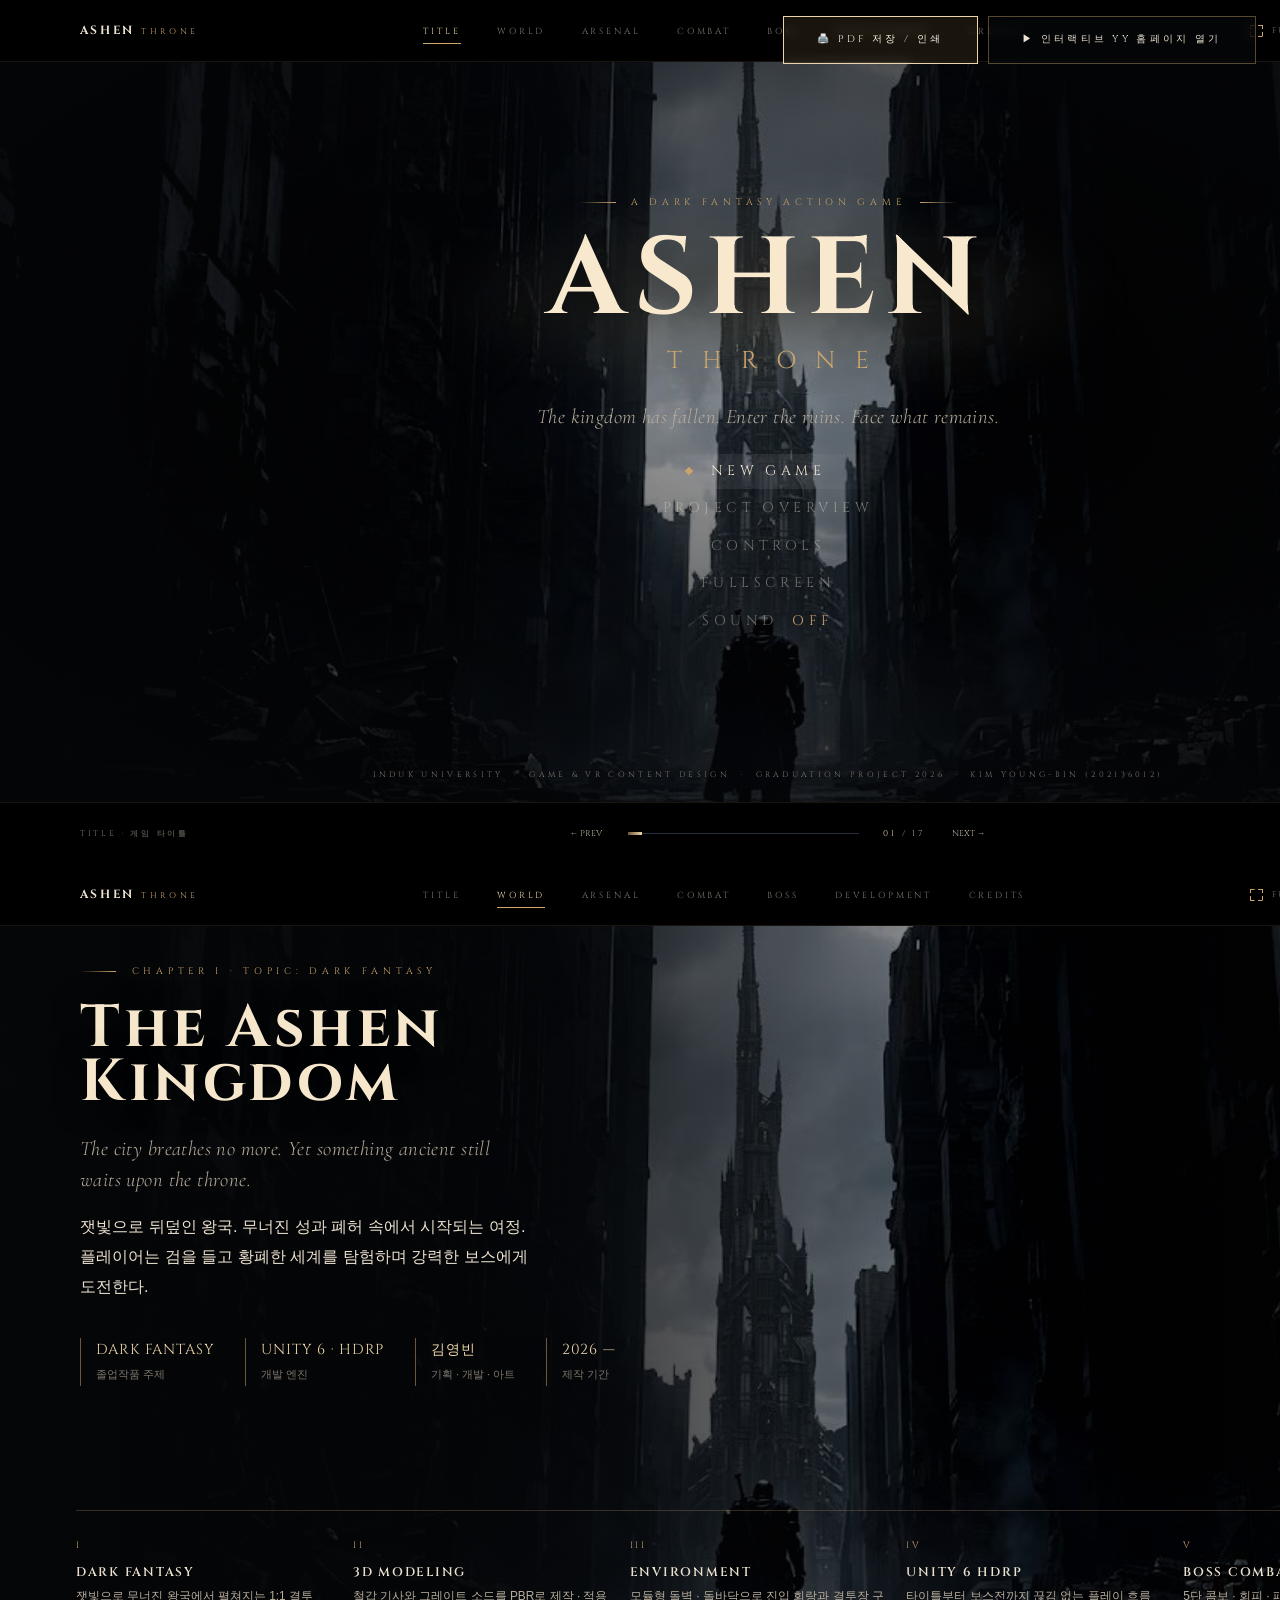
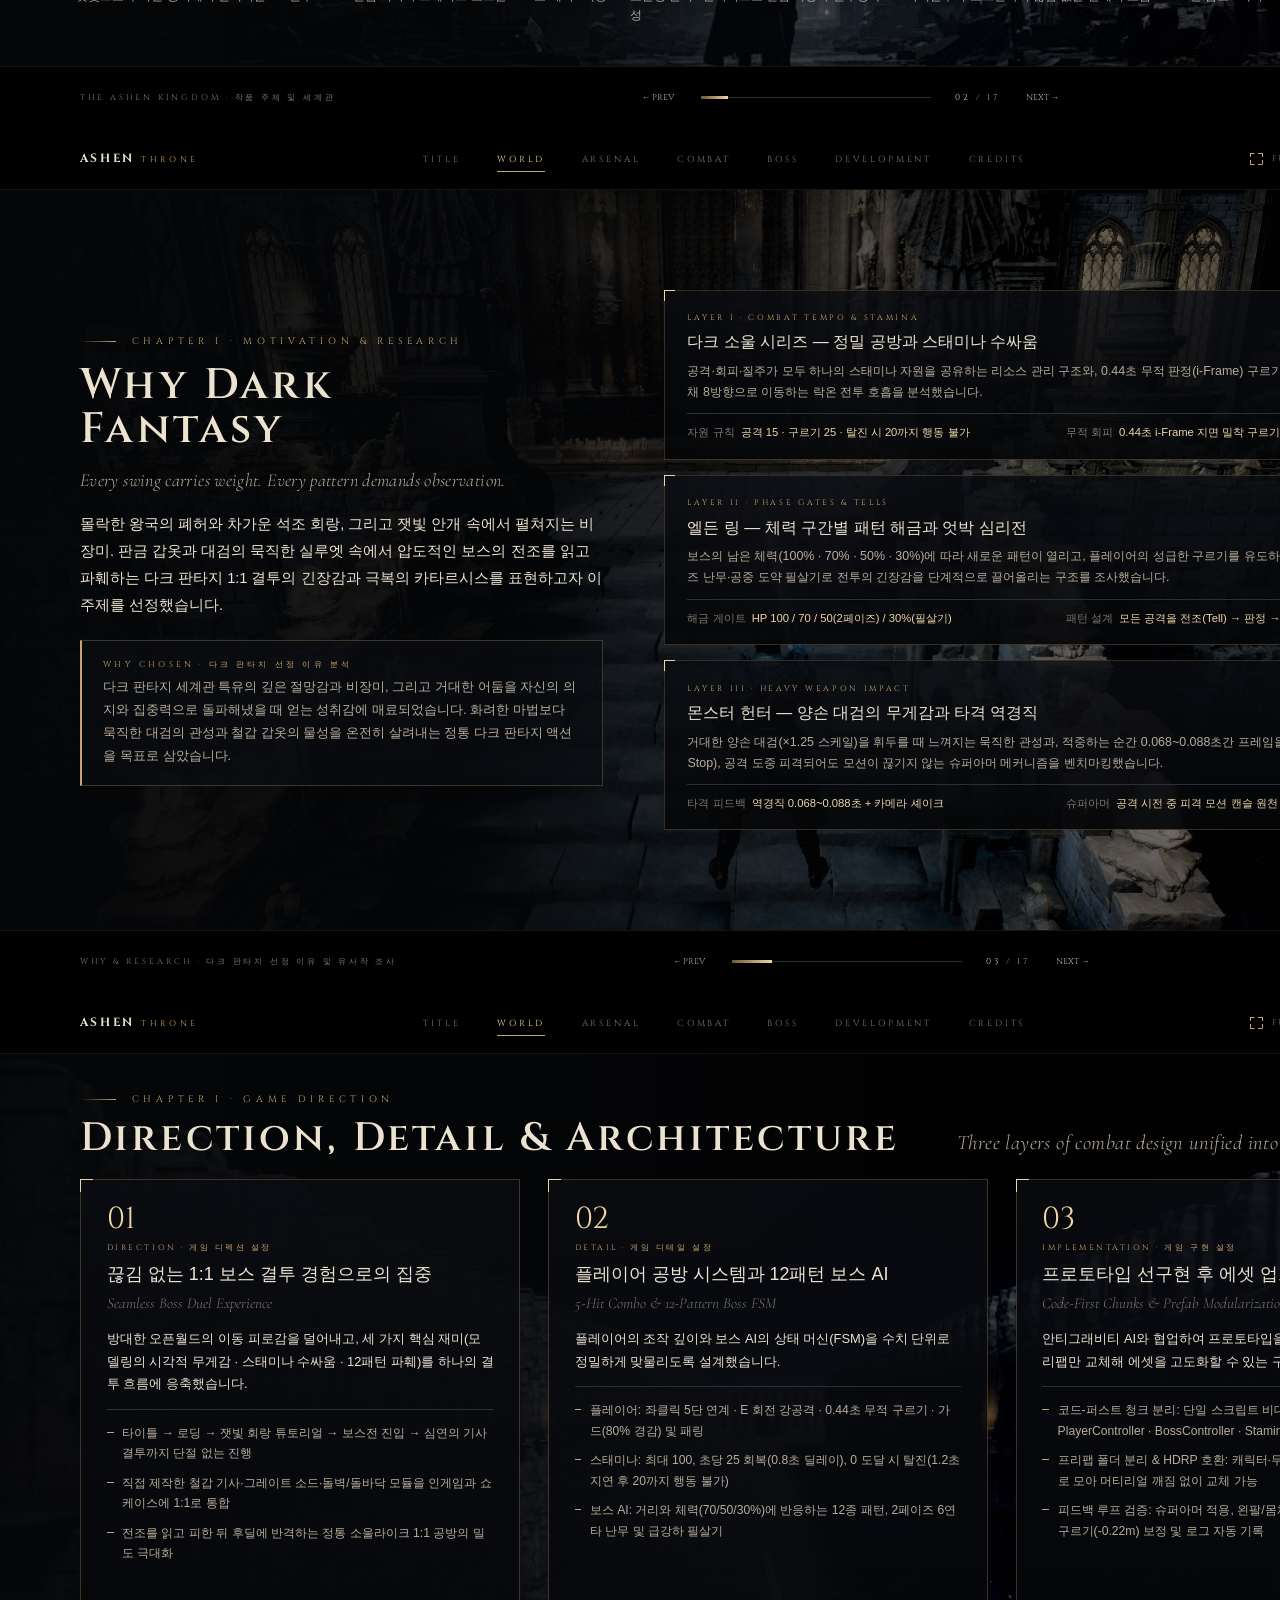
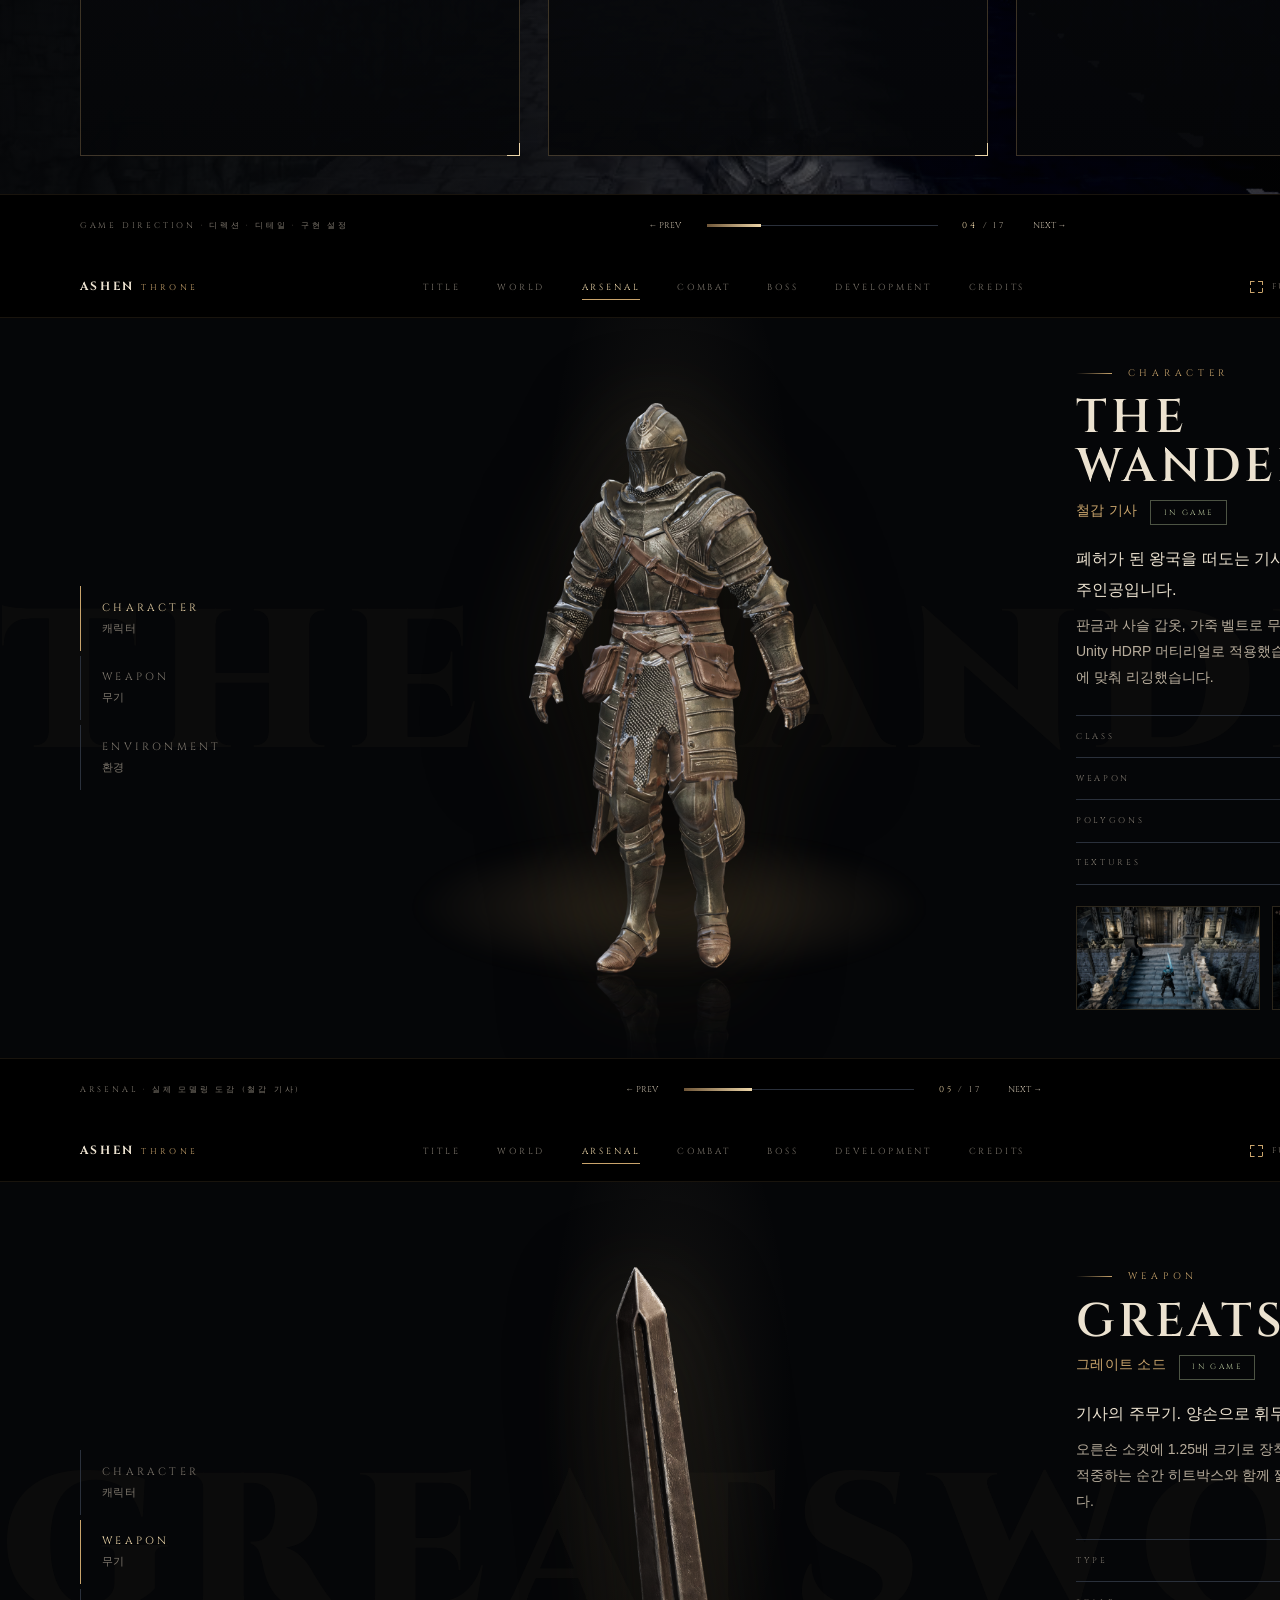
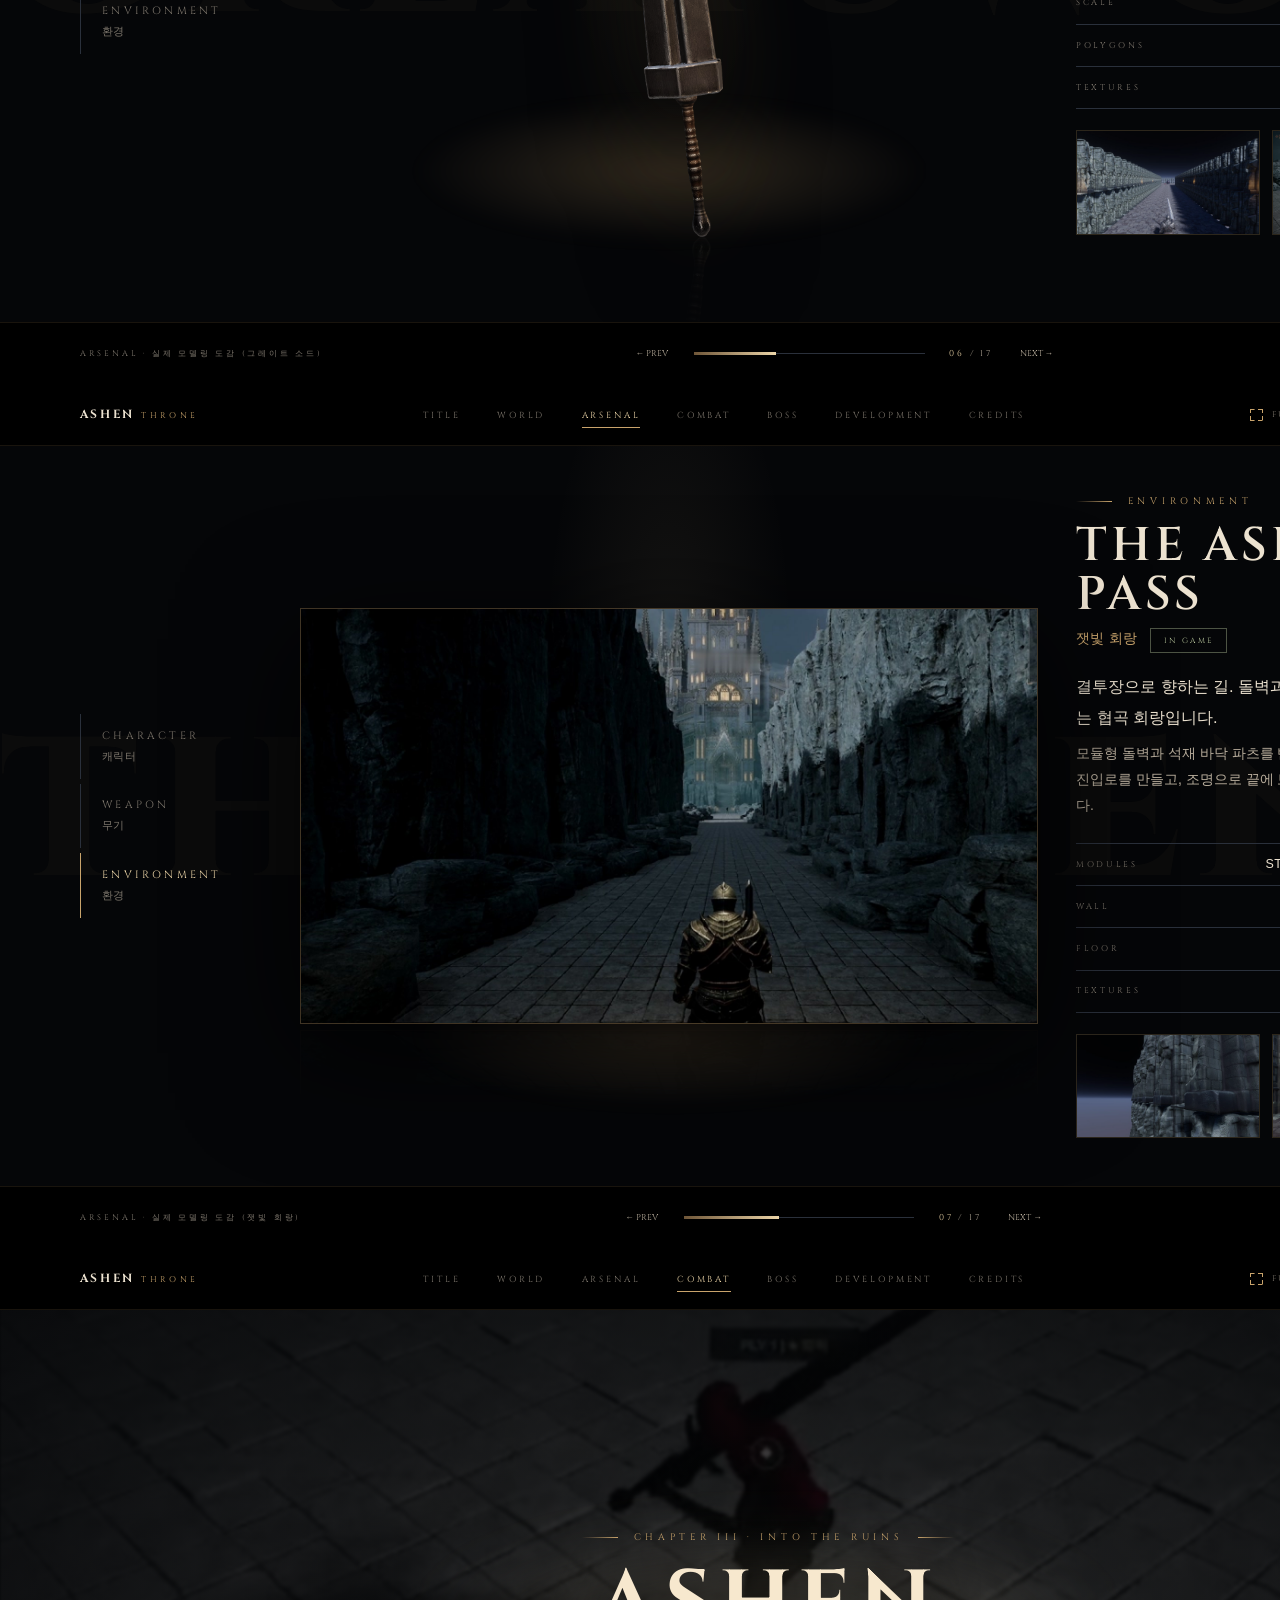
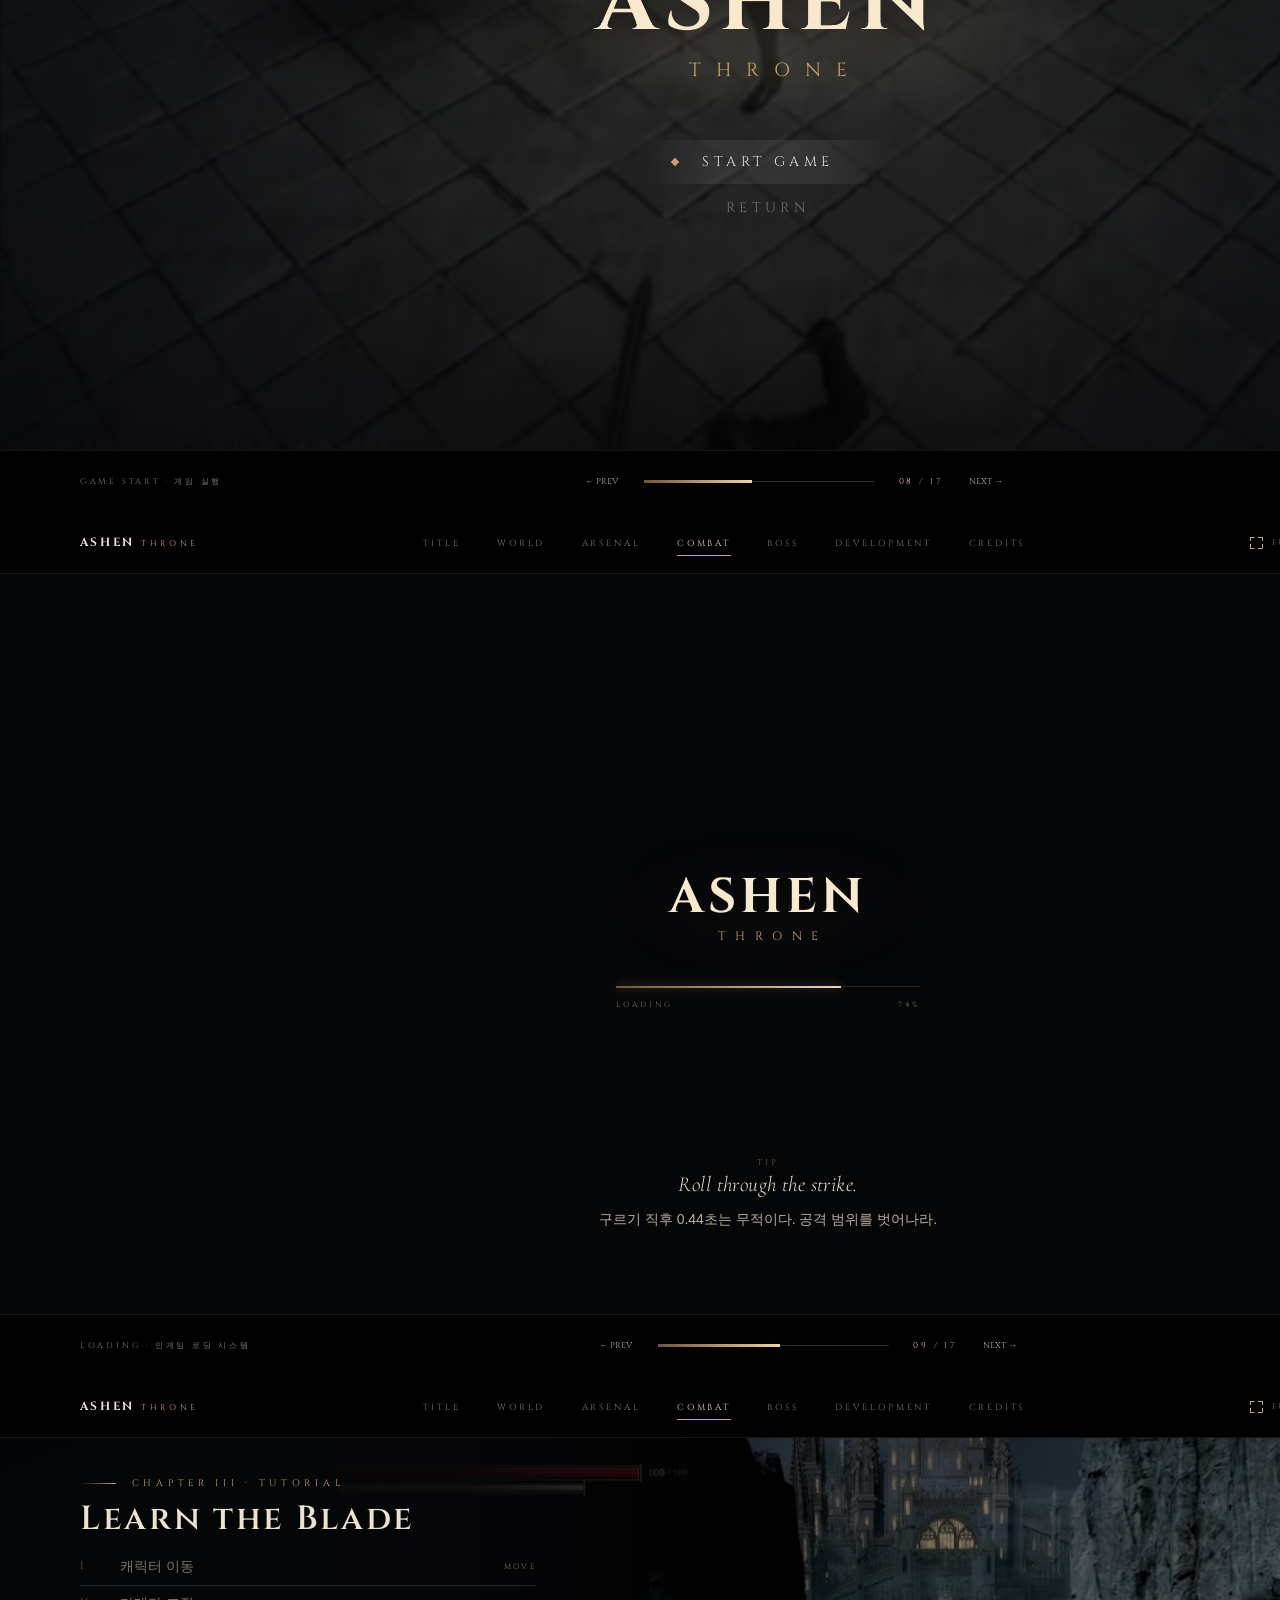
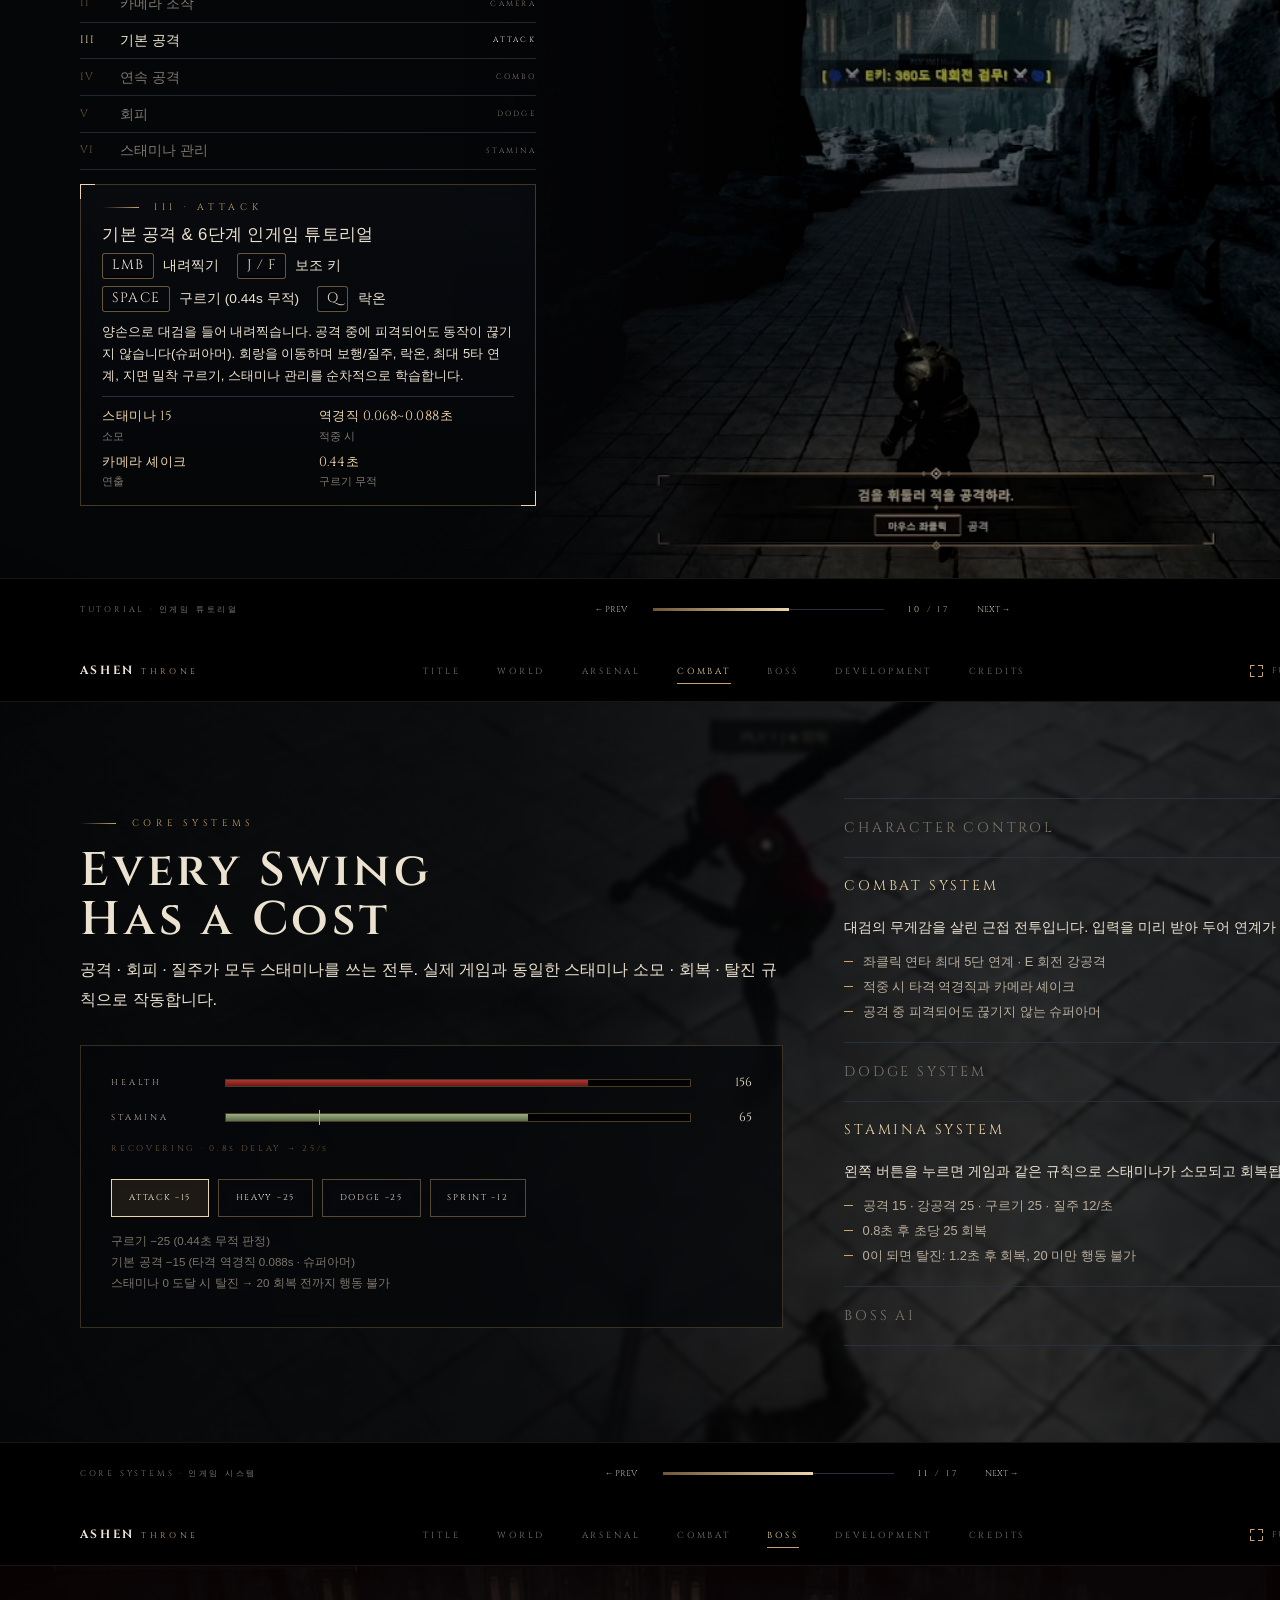
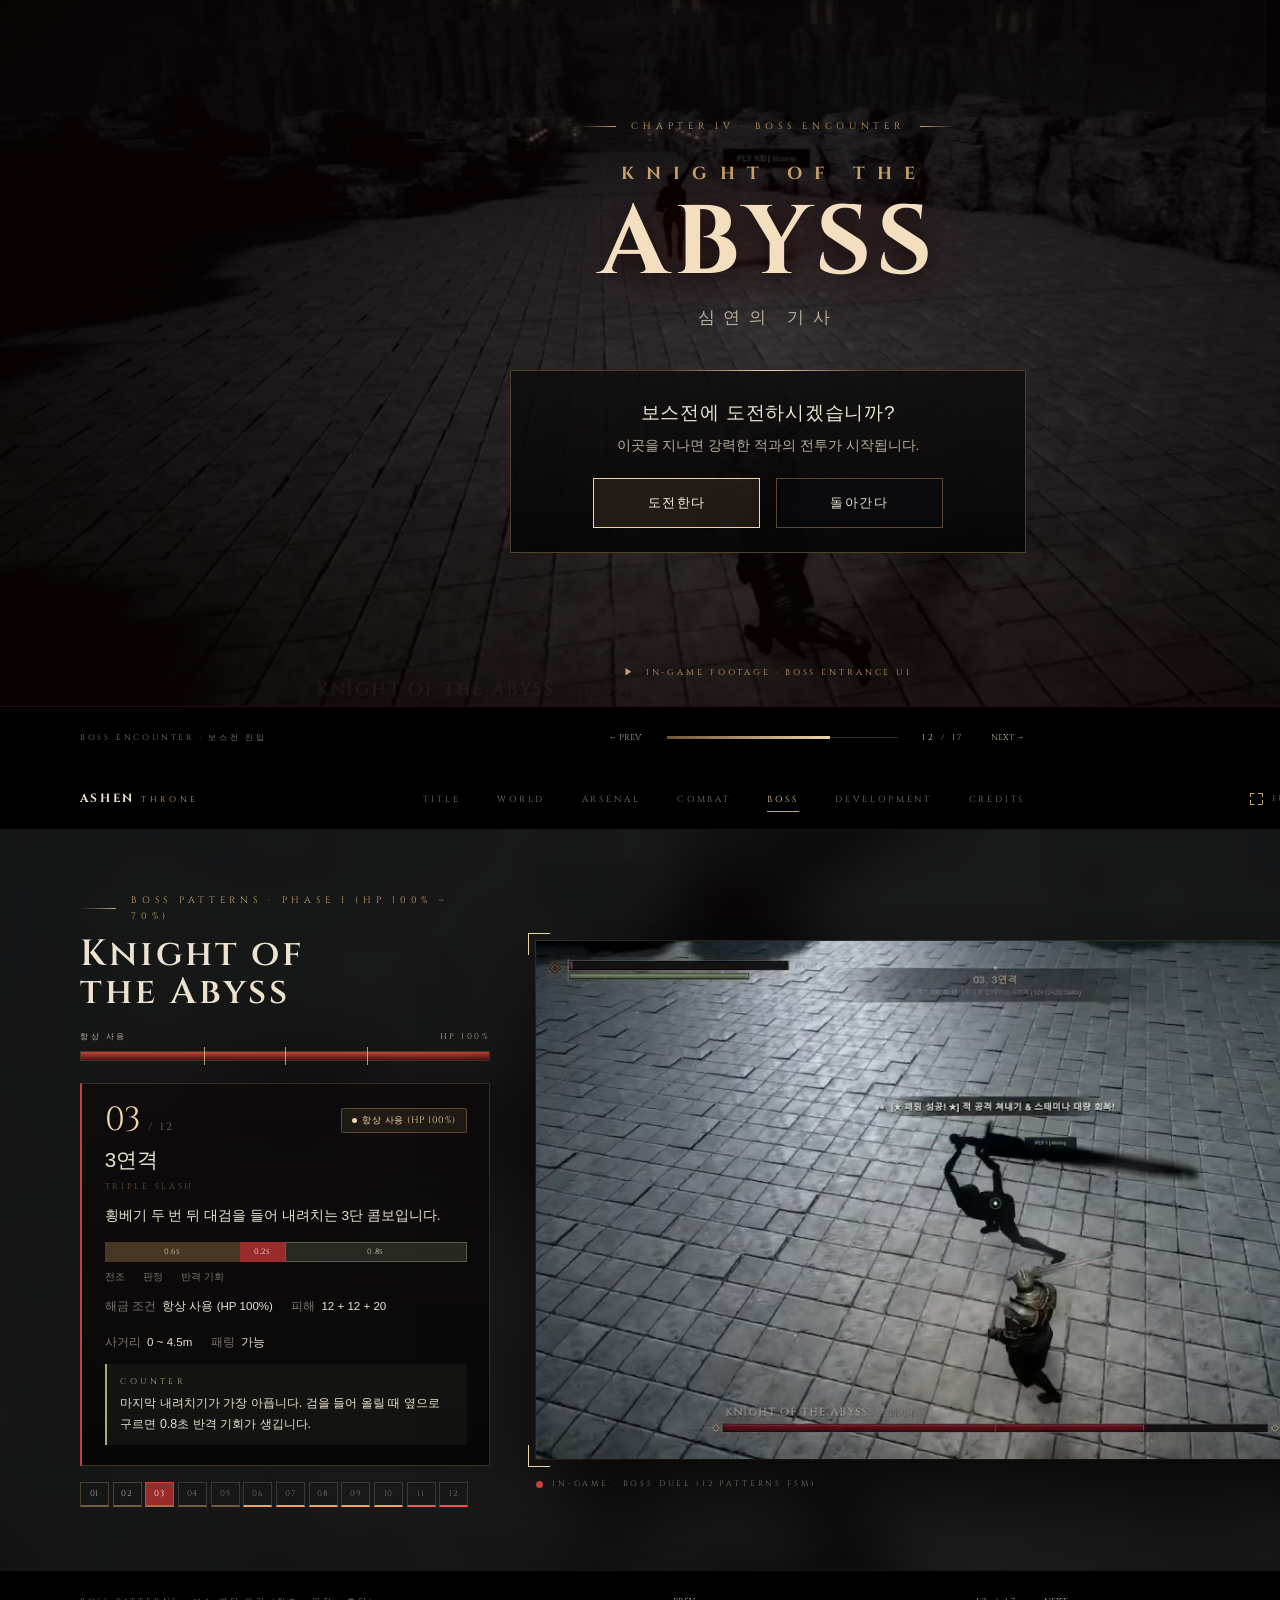
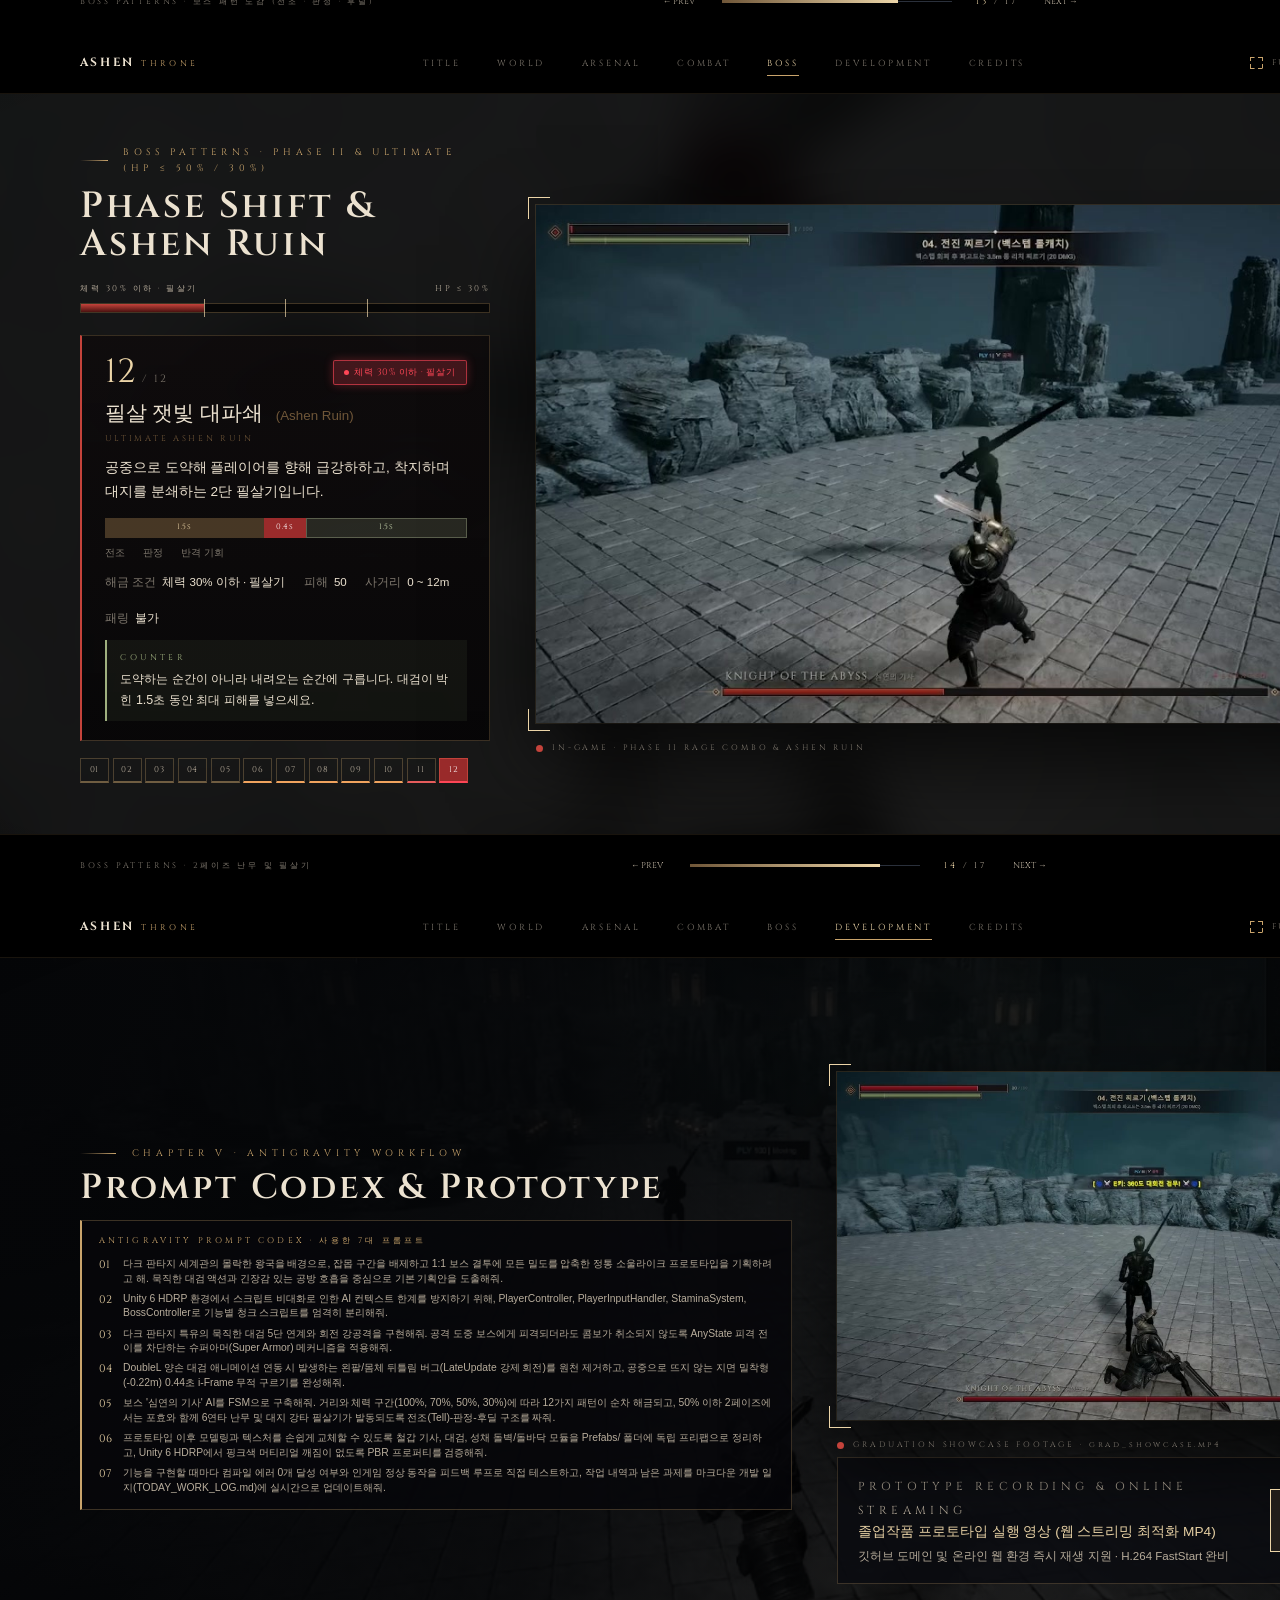
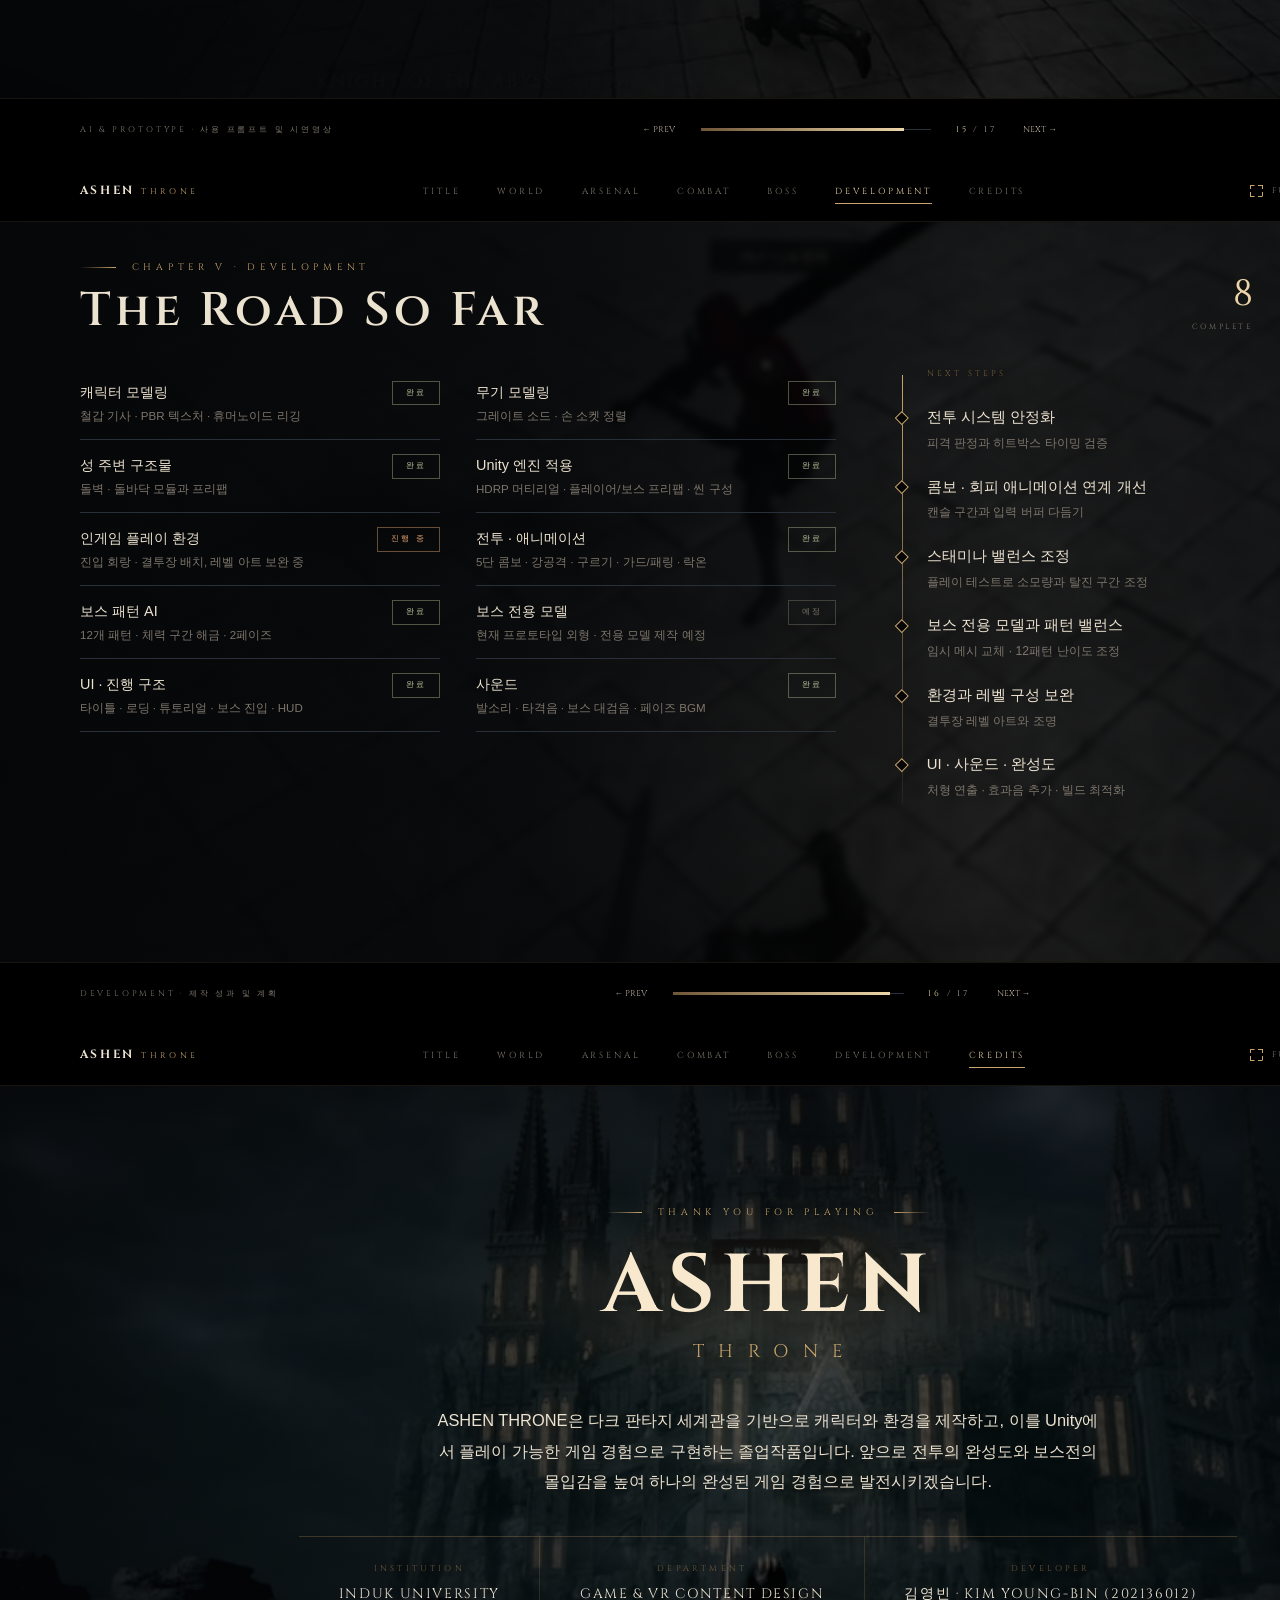
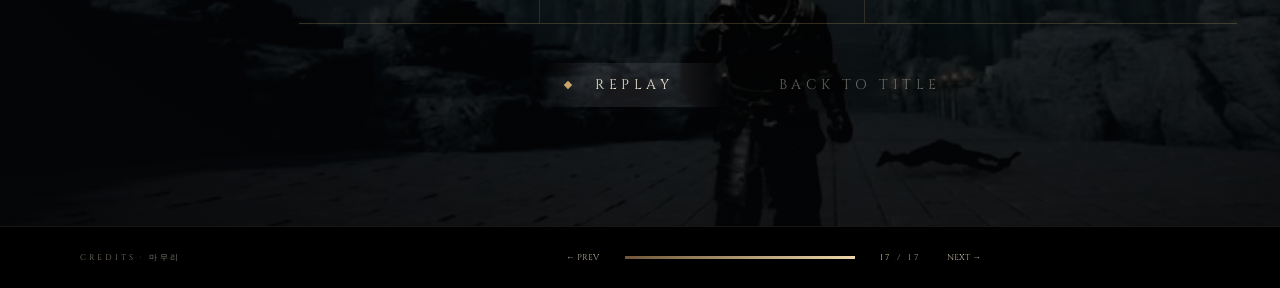
==== commit 5ade2108: "웹 스트리밍 최적화 MP4 영상(grad_showcase.mp4) 추가 및 도메인 재생 연동" ====
--- a/03_작업소개_ASHEN_THRONE.html
+++ b/03_작업소개_ASHEN_THRONE.html
@@ -548,15 +548,15 @@
             <div class="stage-video">
               <img src="media/boss_full.jpg" alt="Graduation Video Preview">
               <span class="cn tl"></span><span class="cn tr"></span><span class="cn bl"></span><span class="cn br"></span>
-              <div class="sv-cap"><span class="rec"></span>GRADUATION SHOWCASE FOOTAGE · 졸작영상.mov</div>
+              <div class="sv-cap"><span class="rec"></span>GRADUATION SHOWCASE FOOTAGE · grad_showcase.mp4</div>
             </div>
             <div class="prm-meta-card" style="margin-top:1.2rem">
               <div>
-                <span class="label">PROTOTYPE RECORDING &amp; YOUTUBE</span>
-                <b>졸업작품 프로토타입 실행 영상 (바탕 화면 / 졸작영상.mov)</b>
-                <span>안티그래비티 피드백 루프 검증 · 화면 캡처 및 플레이 영상 유튜브 첨부</span>
+                <span class="label">PROTOTYPE RECORDING &amp; ONLINE STREAMING</span>
+                <b>졸업작품 프로토타입 실행 영상 (웹 스트리밍 최적화 MP4)</b>
+                <span>깃허브 도메인 및 온라인 웹 환경 즉시 재생 지원 · H.264 FastStart 완비</span>
               </div>
-              <a class="btn sel" href="media/졸작영상.mov" style="text-decoration:none">&#9654; PLAY VIDEO</a>
+              <a class="btn sel" href="media/grad_showcase.mp4" style="text-decoration:none">&#9654; PLAY VIDEO</a>
             </div>
           </div>
         </div>
